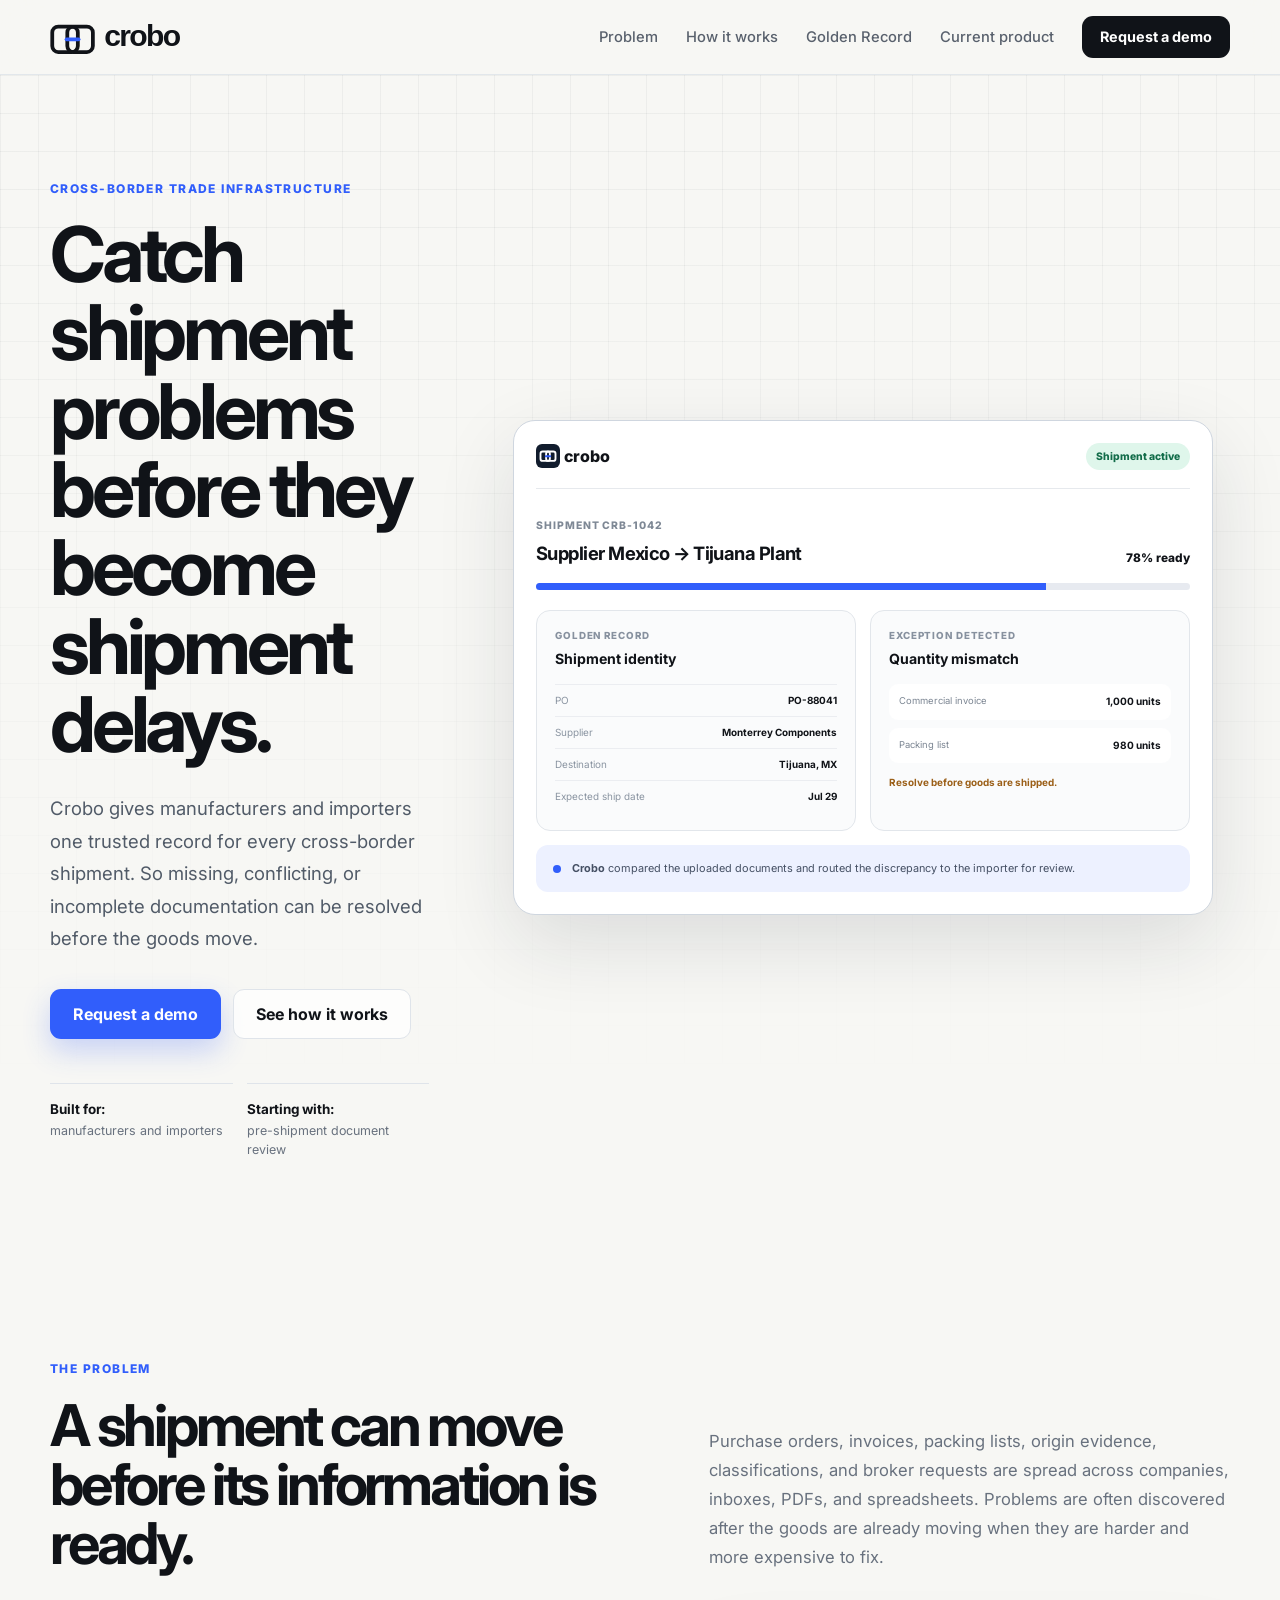
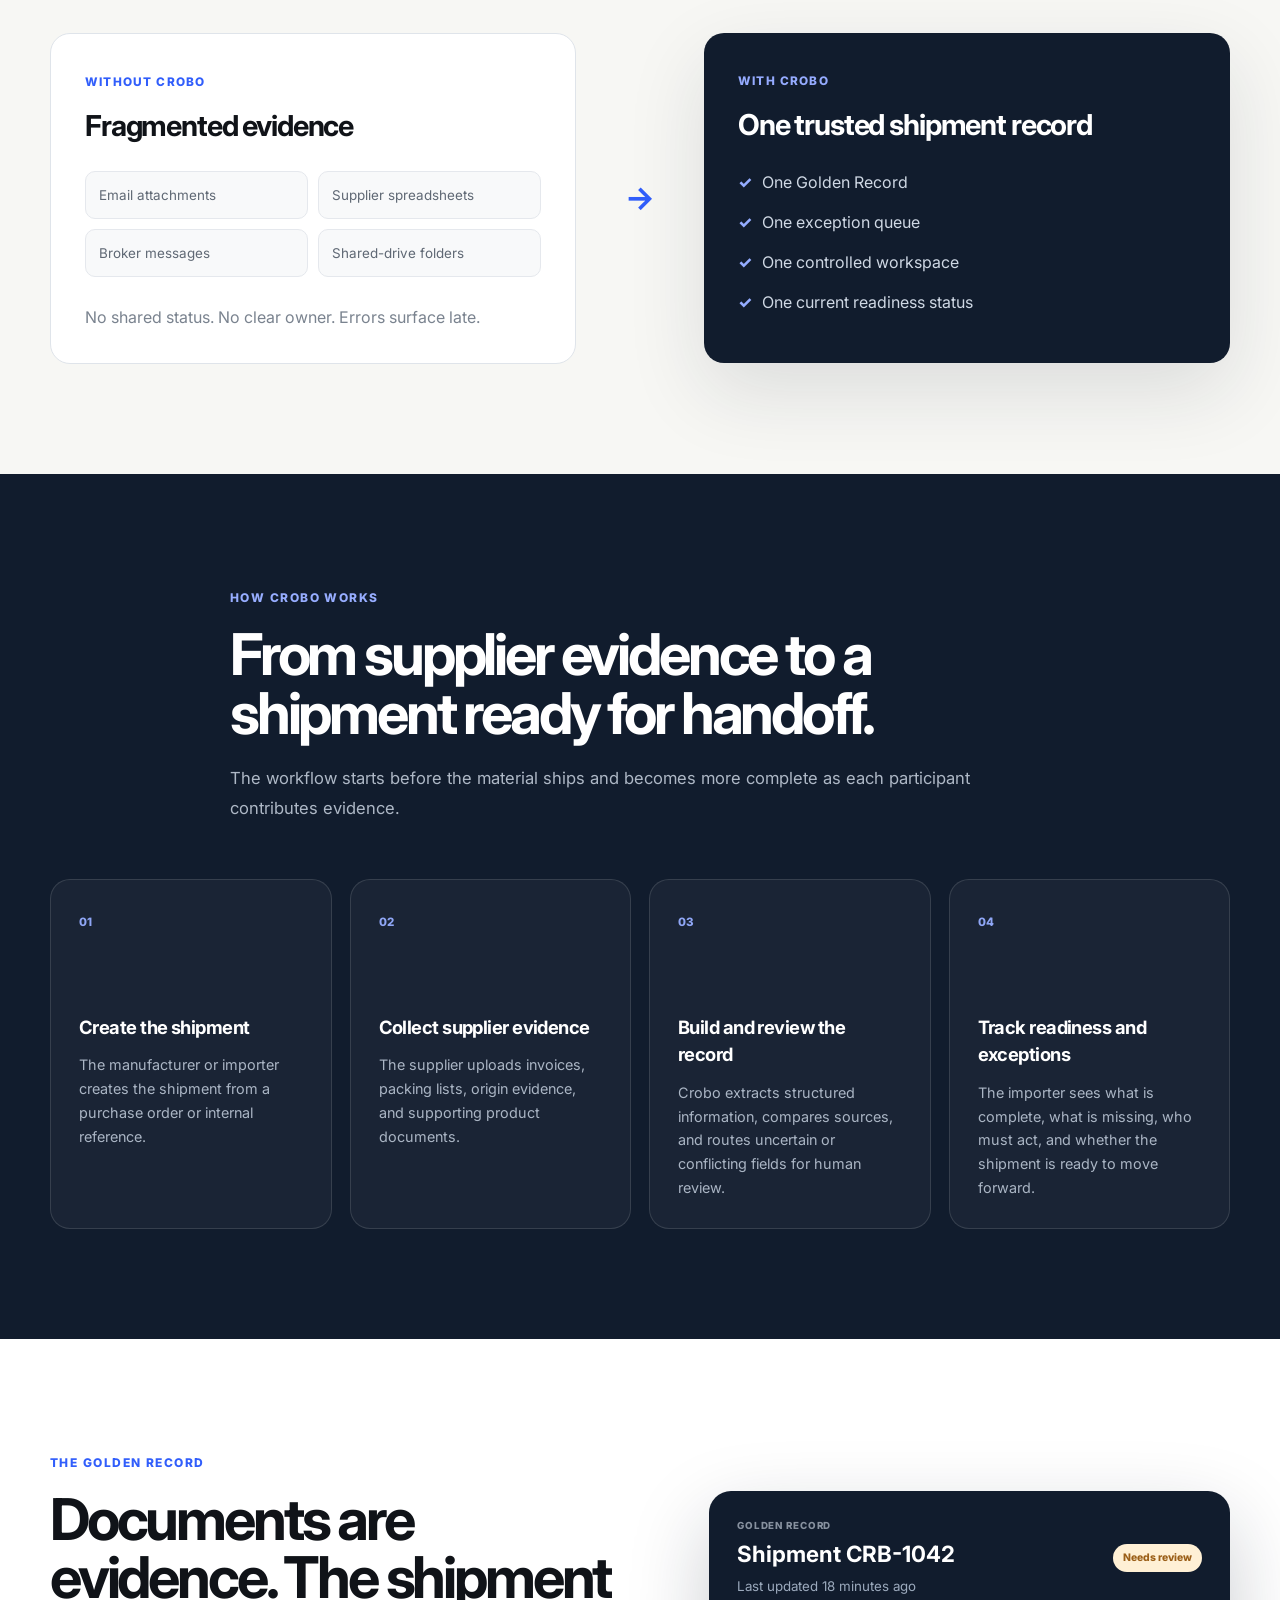
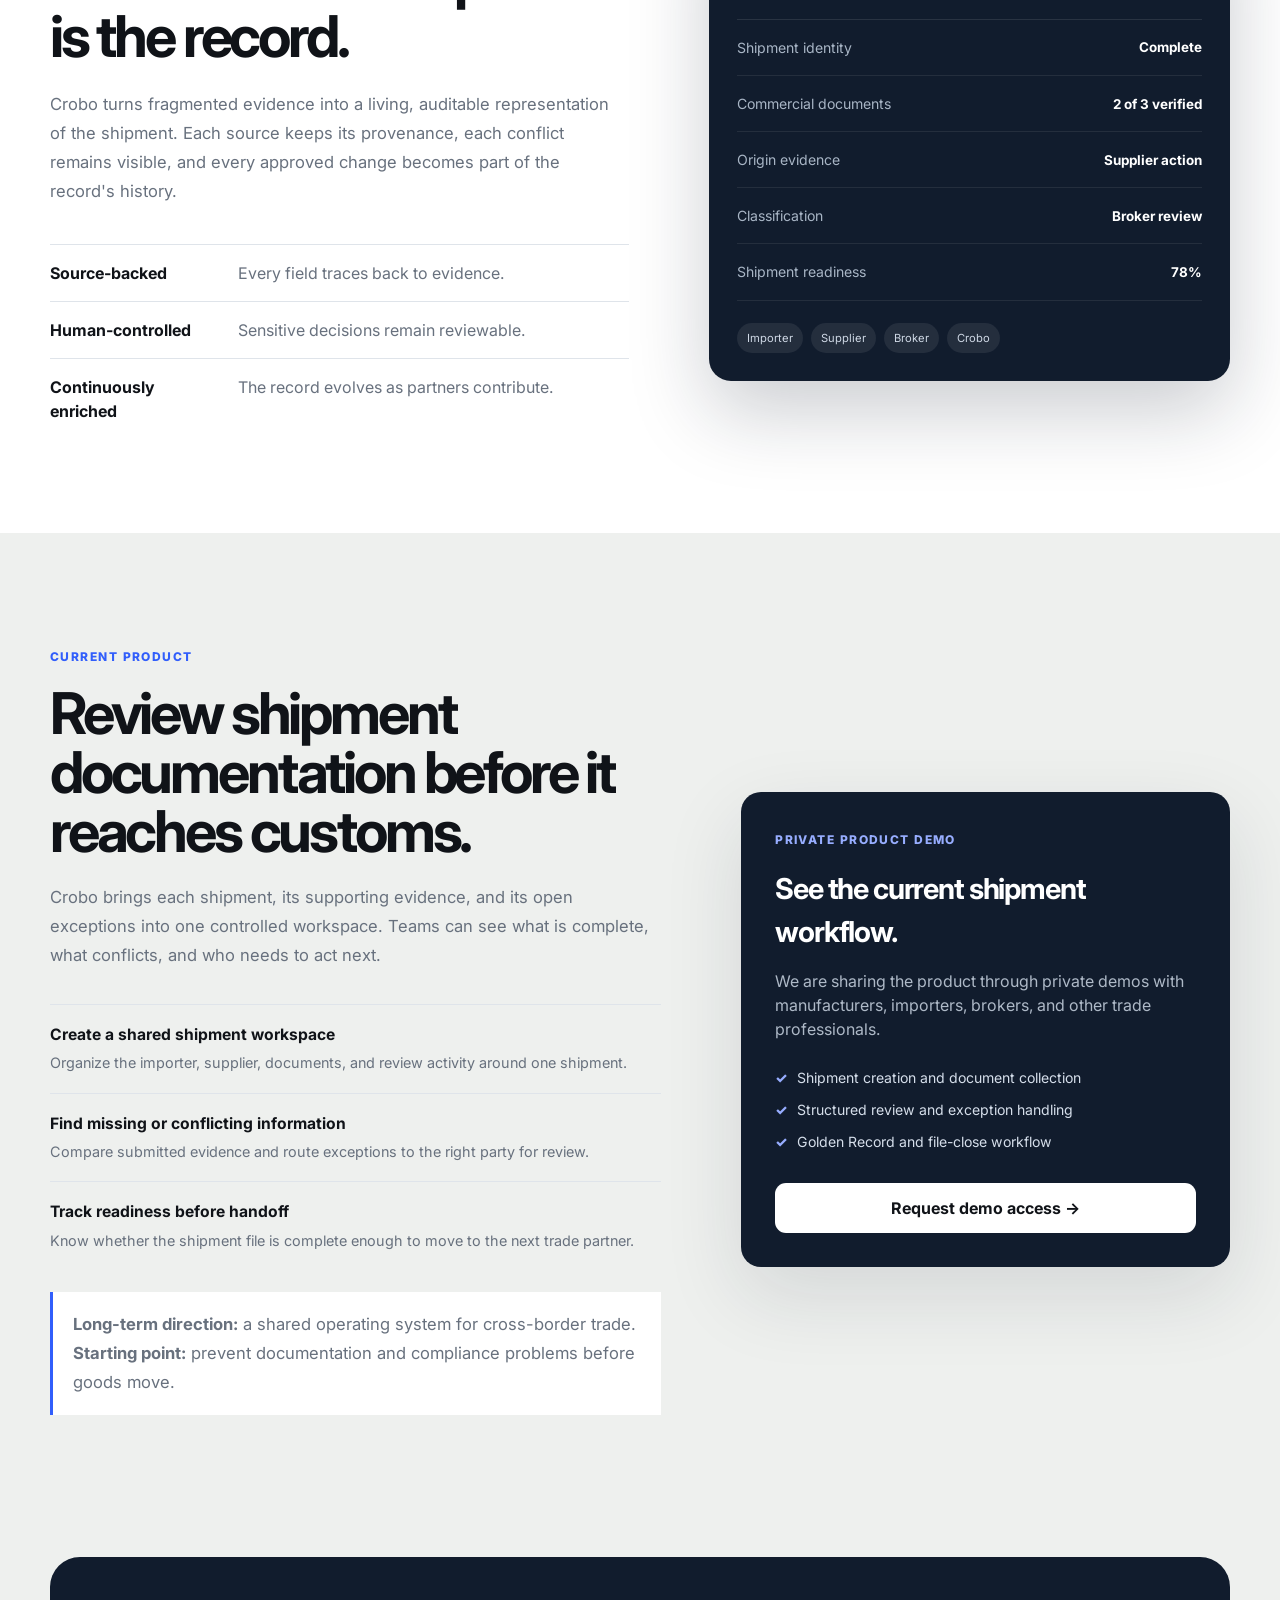
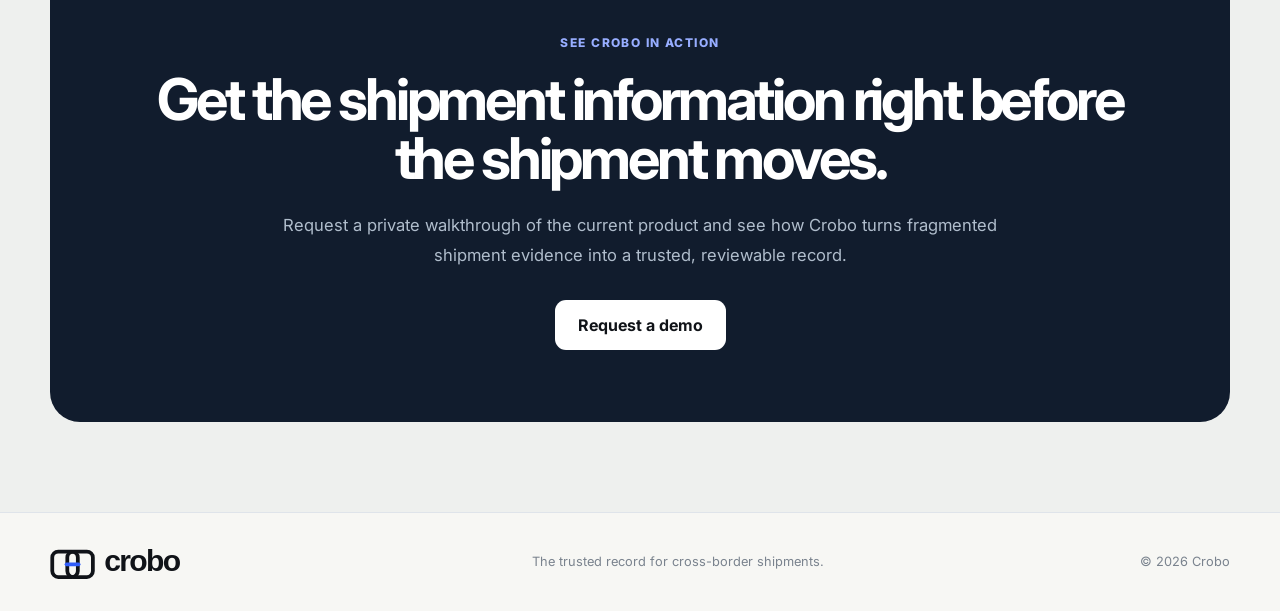
==== index.html @ b87314e9 "Add files via upload" ====
<!DOCTYPE html>
<html lang="en">
<head>
  <meta charset="UTF-8" />
  <meta name="viewport" content="width=device-width, initial-scale=1.0" />

  <title>Crobo | The Trade Operating System</title>

  <meta
    name="description"
    content="Build a trusted Golden Record for every cross-border shipment and catch documentation issues before they become costly delays."
  />

  <meta
    name="keywords"
    content="trade, logistics, customs, cross-border, shipment, supply chain, compliance, AI, Golden Record"
  />

  <meta name="author" content="Crobo" />
  <meta name="robots" content="index,follow" />

  <link rel="canonical" href="https://crobo.io/" />

  <!-- Open Graph -->
  <meta property="og:type" content="website" />
  <meta property="og:site_name" content="Crobo" />
  <meta property="og:url" content="https://crobo.io/" />
  <meta property="og:title" content="Crobo | The Trade Operating System" />
  <meta
    property="og:description"
    content="Build a trusted Golden Record for every cross-border shipment."
  />
  <meta
    property="og:image"
    content="https://crobo.io/og-image.png"
  />
  <meta
    property="og:image:alt"
    content="Crobo - The Trade Operating System"
  />
  <meta property="og:image:width" content="1200" />
  <meta property="og:image:height" content="630" />

  <!-- Twitter -->
  <meta name="twitter:card" content="summary_large_image" />
  <meta name="twitter:title" content="Crobo | The Trade Operating System" />
  <meta
    name="twitter:description"
    content="Build a trusted Golden Record for every cross-border shipment."
  />
  <meta
    name="twitter:image"
    content="https://crobo.io/og-image.png"
  />

  <!-- Theme -->
  <meta name="theme-color" content="#111C2D" />

  <!-- Favicon -->
  <link rel="icon" type="image/svg+xml" href="favicon.svg" />
  <link rel="icon" type="image/png" sizes="32x32" href="favicon-32.png" />
  <link rel="apple-touch-icon" href="apple-touch-icon.png" />

  <!-- Fonts -->
  <link rel="preconnect" href="https://fonts.googleapis.com">
  <link rel="preconnect" href="https://fonts.gstatic.com" crossorigin>

  <link
    href="https://fonts.googleapis.com/css2?family=Inter:wght@400;500;600;700;800&display=swap"
    rel="stylesheet"
  />

  <link rel="stylesheet" href="styles.css" />
</head>
<body>
  <header class="site-header">
    <div class="container nav">
      <a class="brand" href="#top" aria-label="Crobo home">
        <img src="crobo-logo.svg" alt="Crobo" width="174" height="44" />
      </a>

      <nav class="desktop-nav" aria-label="Primary navigation">
        <a href="#problem">Problem</a>
        <a href="#how-it-works">How it works</a>
        <a href="#golden-record">Golden Record</a>
        <a href="#current-product">Current product</a>
      </nav>

      <a class="button button-dark button-small nav-demo" href="#request-demo">Request a demo</a>

      <button class="menu-toggle" type="button" aria-label="Open navigation" aria-controls="mobile-menu" aria-expanded="false">
        <span></span><span></span><span></span>
      </button>
    </div>

    <div class="mobile-menu" id="mobile-menu" hidden>
      <nav class="container" aria-label="Mobile navigation">
        <a href="#problem">Problem</a>
        <a href="#how-it-works">How it works</a>
        <a href="#golden-record">Golden Record</a>
        <a href="#current-product">Current product</a>
        <a class="button button-primary" href="#request-demo">Request a demo</a>
      </nav>
    </div>
  </header>

  <main id="top">
    <section class="hero">
      <div class="hero-grid-bg" aria-hidden="true"></div>
      <div class="container hero-grid">
        <div class="hero-copy">
          <span class="eyebrow">Cross-border trade infrastructure</span>
          <h1>Catch shipment problems before they become shipment delays.</h1>
          <p class="hero-lead">
            Crobo gives manufacturers and importers one trusted record for every cross-border shipment. So missing, conflicting, or incomplete documentation can be resolved before the goods move.
          </p>
          <div class="hero-actions">
            <a class="button button-primary" href="#request-demo">Request a demo</a>
            <a class="button button-secondary" href="#how-it-works">See how it works</a>
          </div>
          <div class="hero-notes hero-notes-two">
            <span><strong>Built for:</strong> manufacturers and importers</span>
            <span><strong>Starting with:</strong> pre-shipment document review</span>
          </div>
        </div>

        <div class="product-preview" aria-label="Crobo shipment review preview">
          <div class="preview-topbar">
            <div class="preview-brand"><img src="crobo-icon.svg" alt="" width="24" height="24" /> crobo</div>
            <span class="pill pill-green">Shipment active</span>
          </div>
          <div class="preview-heading">
            <div>
              <small>SHIPMENT CRB-1042</small>
              <h2>Supplier Mexico → Tijuana Plant</h2>
            </div>
            <span class="readiness">78% ready</span>
          </div>
          <div class="progress"><span></span></div>
          <div class="preview-grid">
            <article>
              <span class="label">Golden Record</span>
              <h3>Shipment identity</h3>
              <dl>
                <div><dt>PO</dt><dd>PO-88041</dd></div>
                <div><dt>Supplier</dt><dd>Monterrey Components</dd></div>
                <div><dt>Destination</dt><dd>Tijuana, MX</dd></div>
                <div><dt>Expected ship date</dt><dd>Jul 29</dd></div>
              </dl>
            </article>
            <article>
              <span class="label">Exception detected</span>
              <h3>Quantity mismatch</h3>
              <div class="exception-box">
                <div><span>Commercial invoice</span><strong>1,000 units</strong></div>
                <div><span>Packing list</span><strong>980 units</strong></div>
              </div>
              <p class="exception-note">Resolve before goods are shipped.</p>
            </article>
          </div>
          <div class="preview-activity">
            <span class="activity-dot"></span>
            <p><strong>Crobo</strong> compared the uploaded documents and routed the discrepancy to the importer for review.</p>
          </div>
        </div>
      </div>
    </section>

    <section class="problem section" id="problem">
      <div class="container split-heading">
        <div>
          <span class="eyebrow">The problem</span>
          <h2>A shipment can move before its information is ready.</h2>
        </div>
        <p>
          Purchase orders, invoices, packing lists, origin evidence, classifications, and broker requests are spread across companies, inboxes, PDFs, and spreadsheets. Problems are often discovered after the goods are already moving when they are harder and more expensive to fix.
        </p>
      </div>

      <div class="container before-after">
        <article class="chaos-card">
          <span class="card-kicker">Without Crobo</span>
          <h3>Fragmented evidence</h3>
          <div class="source-list">
            <span>Email attachments</span>
            <span>Supplier spreadsheets</span>
            <span>Broker messages</span>
            <span>Shared-drive folders</span>
          </div>
          <p>No shared status. No clear owner. Errors surface late.</p>
        </article>

        <div class="flow-arrow" aria-hidden="true">→</div>

        <article class="truth-card">
          <span class="card-kicker">With Crobo</span>
          <h3>One trusted shipment record</h3>
          <ul>
            <li>One Golden Record</li>
            <li>One exception queue</li>
            <li>One controlled workspace</li>
            <li>One current readiness status</li>
          </ul>
        </article>
      </div>
    </section>

    <section class="section section-dark" id="how-it-works">
      <div class="container section-heading">
        <span class="eyebrow light">How Crobo works</span>
        <h2>From supplier evidence to a shipment ready for handoff.</h2>
        <p>The workflow starts before the material ships and becomes more complete as each participant contributes evidence.</p>
      </div>
      <div class="container steps">
        <article>
          <span class="step-number">01</span>
          <h3>Create the shipment</h3>
          <p>The manufacturer or importer creates the shipment from a purchase order or internal reference.</p>
        </article>
        <article>
          <span class="step-number">02</span>
          <h3>Collect supplier evidence</h3>
          <p>The supplier uploads invoices, packing lists, origin evidence, and supporting product documents.</p>
        </article>
        <article>
          <span class="step-number">03</span>
          <h3>Build and review the record</h3>
          <p>Crobo extracts structured information, compares sources, and routes uncertain or conflicting fields for human review.</p>
        </article>
        <article>
          <span class="step-number">04</span>
          <h3>Track readiness and exceptions</h3>
          <p>The importer sees what is complete, what is missing, who must act, and whether the shipment is ready to move forward.</p>
        </article>
      </div>
    </section>

    <section class="section golden-section" id="golden-record">
      <div class="container golden-grid">
        <div>
          <span class="eyebrow">The Golden Record</span>
          <h2>Documents are evidence. The shipment is the record.</h2>
          <p>
            Crobo turns fragmented evidence into a living, auditable representation of the shipment. Each source keeps its provenance, each conflict remains visible, and every approved change becomes part of the record's history.
          </p>
          <div class="principles">
            <div><strong>Source-backed</strong><span>Every field traces back to evidence.</span></div>
            <div><strong>Human-controlled</strong><span>Sensitive decisions remain reviewable.</span></div>
            <div><strong>Continuously enriched</strong><span>The record evolves as partners contribute.</span></div>
          </div>
        </div>

        <div class="record-card">
          <div class="record-card-header">
            <div>
              <span class="label">Golden Record</span>
              <h3>Shipment CRB-1042</h3>
              <small>Last updated 18 minutes ago</small>
            </div>
            <span class="pill pill-amber">Needs review</span>
          </div>
          <div class="record-row"><span>Shipment identity</span><strong>Complete</strong></div>
          <div class="record-row"><span>Commercial documents</span><strong>2 of 3 verified</strong></div>
          <div class="record-row"><span>Origin evidence</span><strong>Supplier action</strong></div>
          <div class="record-row"><span>Classification</span><strong>Broker review</strong></div>
          <div class="record-row"><span>Shipment readiness</span><strong>78%</strong></div>
          <div class="record-footer"><span>Importer</span><span>Supplier</span><span>Broker</span><span>Crobo</span></div>
        </div>
      </div>
    </section>

    <section class="section mvp-section" id="current-product">
      <div class="container mvp-grid">
        <div class="section-heading compact">
          <span class="eyebrow">Current product</span>
          <h2>Review shipment documentation before it reaches customs.</h2>
          <p>
            Crobo brings each shipment, its supporting evidence, and its open exceptions into one controlled workspace. Teams can see what is complete, what conflicts, and who needs to act next.
          </p>
          <div class="current-capabilities">
            <div><strong>Create a shared shipment workspace</strong><span>Organize the importer, supplier, documents, and review activity around one shipment.</span></div>
            <div><strong>Find missing or conflicting information</strong><span>Compare submitted evidence and route exceptions to the right party for review.</span></div>
            <div><strong>Track readiness before handoff</strong><span>Know whether the shipment file is complete enough to move to the next trade partner.</span></div>
          </div>
          <p class="scope-note"><strong>Long-term direction:</strong> a shared operating system for cross-border trade. <strong>Starting point:</strong> prevent documentation and compliance problems before goods move.</p>
        </div>

        <div class="demo-card" id="request-demo">
          <span class="eyebrow light">Private product demo</span>
          <h3>See the current shipment workflow.</h3>
          <p>We are sharing the product through private demos with manufacturers, importers, brokers, and other trade professionals.</p>
          <div class="demo-points">
            <span>Shipment creation and document collection</span>
            <span>Structured review and exception handling</span>
            <span>Golden Record and file-close workflow</span>
          </div>
          <a class="button button-light full-width" href="mailto:burtonbennett@outlook.com?subject=Crobo%20private%20demo%20request">Request demo access →</a>
        </div>
      </div>
    </section>

    <section class="closing">
      <div class="container closing-card">
        <span class="eyebrow light">See Crobo in action</span>
        <h2>Get the shipment information right before the shipment moves.</h2>
        <p>Request a private walkthrough of the current product and see how Crobo turns fragmented shipment evidence into a trusted, reviewable record.</p>
        <a class="button button-light" href="#request-demo">Request a demo</a>
      </div>
    </section>
  </main>

  <footer>
    <div class="container footer-inner">
      <a class="brand" href="#top" aria-label="Crobo home"><img src="crobo-logo.svg" alt="Crobo" width="150" height="38" /></a>
      <p>The trusted record for cross-border shipments.</p>
      <span>© 2026 Crobo</span>
    </div>
  </footer>
  <script>
    const menuToggle = document.querySelector('.menu-toggle');
    const mobileMenu = document.querySelector('#mobile-menu');

    function setMenu(open) {
      menuToggle.setAttribute('aria-expanded', String(open));
      menuToggle.setAttribute('aria-label', open ? 'Close navigation' : 'Open navigation');
      mobileMenu.hidden = !open;
      document.body.classList.toggle('menu-open', open);
    }

    menuToggle.addEventListener('click', () => {
      setMenu(menuToggle.getAttribute('aria-expanded') !== 'true');
    });

    mobileMenu.querySelectorAll('a').forEach((link) => {
      link.addEventListener('click', () => setMenu(false));
    });

    window.addEventListener('resize', () => {
      if (window.innerWidth > 1040) setMenu(false);
    });
  </script>
</body>
</html>
---- styles.css ----
* { box-sizing: border-box; }

:root {
  --ink: #101318;
  --muted: #68717e;
  --paper: #f7f7f4;
  --white: #ffffff;
  --line: #dfe4ea;
  --navy: #111c2d;
  --navy-2: #17263d;
  --blue: #315efb;
  --blue-dark: #2349d7;
  --green: #16845a;
  --amber: #9b5f18;
  --soft-blue: #edf1ff;
  --soft-green: #dff6eb;
  --soft-amber: #fff0d5;
  --radius-sm: 12px;
  --radius-md: 20px;
  --radius-lg: 30px;
  --shadow: 0 28px 80px rgba(22, 32, 51, 0.12);
}

html { scroll-behavior: smooth; }
body {
  margin: 0;
  color: var(--ink);
  background: var(--paper);
  font-family: "Inter", system-ui, sans-serif;
  line-height: 1.5;
}
a { color: inherit; text-decoration: none; }
.container { width: min(1180px, calc(100% - 40px)); margin: 0 auto; }

.site-header {
  position: sticky;
  top: 0;
  z-index: 50;
  border-bottom: 1px solid rgba(223, 228, 234, 0.85);
  background: rgba(247, 247, 244, 0.92);
  backdrop-filter: blur(18px);
}
.nav { min-height: 74px; display: flex; align-items: center; gap: 28px; }
.nav nav { margin-left: auto; display: flex; gap: 28px; color: #59616d; font-size: .92rem; font-weight: 500; }
.nav nav a:hover { color: var(--ink); }
.brand { display: inline-flex; align-items: center; gap: 10px; font-size: 1.24rem; font-weight: 800; letter-spacing: -.05em; }
.brand-mark { position: relative; width: 34px; height: 24px; display: inline-flex; align-items: center; justify-content: center; }
.brand-mark span { position: absolute; width: 18px; height: 18px; border: 3px solid currentColor; border-radius: 5px; }
.brand-mark span:first-child { transform: translateX(-6px); }
.brand-mark span:last-child { transform: translateX(6px); }
.brand-mark::after { content: ""; position: absolute; width: 12px; height: 3px; border-radius: 999px; background: currentColor; }
.brand-mark.small { width: 26px; transform: scale(.78); transform-origin: left center; }

.button { min-height: 50px; padding: 0 22px; display: inline-flex; align-items: center; justify-content: center; border: 1px solid transparent; border-radius: 11px; font-weight: 700; transition: 180ms ease; }
.button:hover { transform: translateY(-1px); }
.button-small { min-height: 42px; padding: 0 17px; font-size: .9rem; }
.button-dark { color: white; background: var(--ink); }
.button-primary { color: white; background: var(--blue); box-shadow: 0 12px 28px rgba(49, 94, 251, .24); }
.button-primary:hover { background: var(--blue-dark); }
.button-secondary { border-color: var(--line); background: rgba(255,255,255,.78); }
.button-light { color: var(--ink); background: white; }
.full-width { width: 100%; }

.hero { position: relative; padding: 100px 0 86px; overflow: hidden; }
.hero-grid-bg { position: absolute; inset: 0; pointer-events: none; background-image: linear-gradient(rgba(17,28,45,.045) 1px, transparent 1px), linear-gradient(90deg, rgba(17,28,45,.045) 1px, transparent 1px); background-size: 38px 38px; mask-image: linear-gradient(to bottom, black 12%, transparent 88%); }
.hero-grid { position: relative; display: grid; grid-template-columns: .92fr 1.15fr; align-items: center; gap: 68px; }
.eyebrow { display: inline-block; margin-bottom: 18px; color: var(--blue); font-size: .75rem; font-weight: 800; letter-spacing: .12em; text-transform: uppercase; }
.eyebrow.light { color: #97adff; }
.hero h1, .section h2, .closing h2 { margin: 0; letter-spacing: -.055em; line-height: 1.02; }
.hero h1 { font-size: clamp(3.5rem, 6vw, 6.4rem); }
.hero-lead { max-width: 680px; margin: 28px 0 0; color: #515b68; font-size: 1.16rem; line-height: 1.75; }
.hero-actions { display: flex; flex-wrap: wrap; gap: 12px; margin-top: 34px; }
.hero-notes { display: grid; grid-template-columns: repeat(3, 1fr); gap: 14px; margin-top: 44px; }
.hero-notes span { padding-top: 15px; border-top: 1px solid var(--line); color: var(--muted); font-size: .78rem; }
.hero-notes strong { display: block; margin-bottom: 3px; color: var(--ink); font-size: .84rem; }

.product-preview { min-width: 700px; padding: 22px; border: 1px solid #cfd6df; border-radius: 22px; background: white; box-shadow: var(--shadow); transform: translateX(16px); }
.preview-topbar, .preview-heading, .record-card-header, .footer-inner { display: flex; align-items: center; justify-content: space-between; gap: 20px; }
.preview-topbar { padding-bottom: 18px; border-bottom: 1px solid #e6e9ed; }
.preview-brand { display: flex; align-items: center; gap: 4px; font-weight: 800; }
.pill { display: inline-flex; align-items: center; padding: 6px 10px; border-radius: 999px; font-size: .65rem; font-weight: 800; }
.pill-green { color: #126c49; background: var(--soft-green); }
.pill-amber { color: var(--amber); background: var(--soft-amber); }
.preview-heading { margin-top: 22px; align-items: flex-end; }
.preview-heading small { color: #7e8895; font-size: .65rem; font-weight: 800; letter-spacing: .09em; }
.preview-heading h2 { margin: 5px 0 0; font-size: 1.15rem; letter-spacing: -.03em; }
.readiness { font-size: .74rem; font-weight: 800; }
.progress { height: 7px; margin: 15px 0 20px; overflow: hidden; border-radius: 999px; background: #e7eaf0; }
.progress span { display: block; width: 78%; height: 100%; background: var(--blue); }
.preview-grid { display: grid; grid-template-columns: 1fr 1fr; gap: 14px; }
.preview-grid article { padding: 18px; border: 1px solid #e2e6eb; border-radius: 14px; background: #fafbfc; }
.label { display: block; color: #87919f; font-size: .61rem; font-weight: 800; letter-spacing: .09em; text-transform: uppercase; }
.preview-grid h3 { margin: 5px 0 15px; font-size: .88rem; }
dl { margin: 0; }
dl div { display: flex; justify-content: space-between; gap: 14px; padding: 8px 0; border-top: 1px solid #ebedf1; }
dt, dd { margin: 0; font-size: .62rem; }
dt { color: #8a94a1; }
dd { font-weight: 700; text-align: right; }
.exception-box { display: grid; gap: 8px; }
.exception-box div { display: flex; justify-content: space-between; gap: 15px; padding: 10px; border-radius: 9px; background: white; }
.exception-box span { color: #7b8592; font-size: .59rem; }
.exception-box strong { font-size: .63rem; }
.exception-note { margin: 12px 0 0; color: #9b5f18; font-size: .62rem; font-weight: 700; }
.preview-activity { display: flex; gap: 11px; align-items: flex-start; margin-top: 14px; padding: 15px 17px; border-radius: 12px; background: var(--soft-blue); }
.preview-activity p { margin: 0; color: #455064; font-size: .68rem; line-height: 1.55; }
.activity-dot { width: 8px; height: 8px; flex: 0 0 auto; margin-top: 5px; border-radius: 50%; background: var(--blue); }

.section { padding: 110px 0; }
.section h2, .closing h2 { font-size: clamp(2.5rem, 4.5vw, 4.8rem); }
.split-heading { display: grid; grid-template-columns: 1fr .9fr; gap: 80px; align-items: end; }
.split-heading p, .section-heading p, .golden-grid > div > p, .closing p { margin: 0; color: var(--muted); font-size: 1.04rem; line-height: 1.75; }
.before-after { display: grid; grid-template-columns: 1fr 80px 1fr; align-items: center; gap: 24px; margin-top: 60px; }
.chaos-card, .truth-card { min-height: 330px; padding: 34px; border-radius: var(--radius-md); }
.chaos-card { border: 1px solid var(--line); background: white; }
.truth-card { color: white; background: var(--navy); box-shadow: var(--shadow); }
.card-kicker { color: var(--blue); font-size: .74rem; font-weight: 800; letter-spacing: .1em; text-transform: uppercase; }
.truth-card .card-kicker { color: #95abff; }
.chaos-card h3, .truth-card h3 { margin: 12px 0 24px; font-size: 1.8rem; letter-spacing: -.04em; }
.source-list { display: grid; grid-template-columns: 1fr 1fr; gap: 10px; }
.source-list span { padding: 13px; border: 1px solid #e5e8ed; border-radius: 10px; color: #5f6874; background: #f8f9fa; font-size: .84rem; }
.chaos-card p { margin: 28px 0 0; color: #7a838f; }
.truth-card ul { display: grid; gap: 16px; margin: 0; padding: 0; list-style: none; }
.truth-card li { display: flex; align-items: center; gap: 10px; color: #cfd8e4; }
.truth-card li::before { content: "✓"; color: #94acff; font-weight: 800; }
.flow-arrow { color: var(--blue); font-size: 2rem; font-weight: 700; text-align: center; }

.section-dark { color: white; background: var(--navy); }
.section-heading { max-width: 820px; margin-bottom: 56px; }
.section-heading p { margin-top: 22px; color: #aeb8c6; }
.steps { display: grid; grid-template-columns: repeat(4, 1fr); gap: 18px; }
.steps article { min-height: 290px; padding: 28px; border: 1px solid rgba(255,255,255,.12); border-radius: var(--radius-md); background: rgba(255,255,255,.04); }
.step-number { color: #8fa6f5; font-size: .72rem; font-weight: 800; }
.steps h3 { margin: 82px 0 12px; font-size: 1.15rem; letter-spacing: -.03em; }
.steps p { margin: 0; color: #aab5c4; font-size: .9rem; line-height: 1.65; }

.golden-section { background: white; }
.golden-grid { display: grid; grid-template-columns: 1fr .9fr; align-items: center; gap: 80px; }
.golden-grid > div > p { margin-top: 24px; }
.principles { display: grid; gap: 16px; margin-top: 38px; }
.principles div { display: grid; grid-template-columns: 170px 1fr; gap: 18px; padding-top: 16px; border-top: 1px solid var(--line); }
.principles span { color: var(--muted); }
.record-card { padding: 28px; border-radius: 22px; color: white; background: var(--navy); box-shadow: 0 30px 80px rgba(17,28,45,.22); }
.record-card-header { padding-bottom: 22px; border-bottom: 1px solid rgba(255,255,255,.1); }
.record-card h3 { margin: 4px 0 2px; font-size: 1.4rem; }
.record-card small { color: #9caabd; }
.record-row { display: flex; align-items: center; justify-content: space-between; gap: 20px; padding: 17px 0; border-bottom: 1px solid rgba(255,255,255,.08); }
.record-row span { color: #a8b5c5; font-size: .88rem; }
.record-row strong { font-size: .84rem; }
.record-footer { display: flex; flex-wrap: wrap; gap: 8px; margin-top: 22px; }
.record-footer span { padding: 7px 10px; border-radius: 999px; color: #cfd8e5; background: rgba(255,255,255,.08); font-size: .7rem; }

.mvp-section { background: #eef0ee; }
.mvp-grid { display: grid; grid-template-columns: 1fr .8fr; align-items: center; gap: 80px; }
.section-heading.compact { margin: 0; }
.section-heading.compact p { color: var(--muted); }
.scope-note { padding: 18px 20px; border-left: 3px solid var(--blue); background: white; }
.demo-card { padding: 34px; border-radius: var(--radius-md); color: white; background: var(--navy); box-shadow: var(--shadow); }
.demo-card h3 { margin: 0; font-size: 1.8rem; letter-spacing: -.04em; }
.demo-card > p { color: #aeb9c7; }
.credentials { display: grid; gap: 10px; margin: 26px 0; }
.credentials div { padding: 14px 16px; border: 1px solid rgba(255,255,255,.1); border-radius: 11px; background: rgba(255,255,255,.05); }
.credentials span { display: block; margin-bottom: 4px; color: #90a0b4; font-size: .66rem; text-transform: uppercase; letter-spacing: .08em; }
.credentials code { color: white; font-family: inherit; font-size: .86rem; }

.closing { padding: 32px 0 90px; background: #eef0ee; }
.closing-card { padding: 72px; border-radius: var(--radius-lg); color: white; text-align: center; background: var(--navy); }
.closing-card p { max-width: 760px; margin: 24px auto 30px; color: #b0bdcc; }
footer { padding: 28px 0; border-top: 1px solid var(--line); background: var(--paper); }
.footer-inner { color: #7a838e; font-size: .8rem; }
.footer-inner p { margin: 0; }

@media (max-width: 1040px) {
  .nav nav { display: none; }
  .hero-grid, .golden-grid, .mvp-grid { grid-template-columns: 1fr; }
  .product-preview { min-width: 0; transform: none; }
  .split-heading { grid-template-columns: 1fr; gap: 28px; }
  .steps { grid-template-columns: 1fr 1fr; }
}

@media (max-width: 720px) {
  .container { width: min(100% - 24px, 1180px); }
  .site-header .button-small { display: none; }
  .nav { min-height: 64px; }
  .hero { padding: 70px 0 58px; }
  .hero h1 { font-size: clamp(3rem, 14vw, 4.8rem); }
  .hero-notes, .preview-grid, .steps, .source-list { grid-template-columns: 1fr; }
  .product-preview { padding: 15px; }
  .before-after { grid-template-columns: 1fr; }
  .flow-arrow { transform: rotate(90deg); }
  .section { padding: 76px 0; }
  .steps article { min-height: 230px; }
  .steps h3 { margin-top: 48px; }
  .principles div { grid-template-columns: 1fr; gap: 4px; }
  .closing-card { padding: 48px 22px; }
  .footer-inner { align-items: flex-start; flex-direction: column; }
}

/* V3 refinements */
.hero-notes-two { grid-template-columns: repeat(2, minmax(0, 1fr)); max-width: 620px; }
.current-capabilities { display: grid; gap: 0; margin-top: 34px; }
.current-capabilities div { display: grid; gap: 5px; padding: 18px 0; border-top: 1px solid var(--line); }
.current-capabilities strong { font-size: .98rem; }
.current-capabilities span { color: var(--muted); font-size: .9rem; line-height: 1.6; }
.demo-points { display: grid; gap: 11px; margin: 26px 0 30px; }
.demo-points span { display: flex; align-items: flex-start; gap: 10px; color: #d5deea; font-size: .88rem; line-height: 1.5; }
.demo-points span::before { content: "✓"; color: #97adff; font-weight: 800; }

@media (max-width: 720px) {
  .hero-notes-two { grid-template-columns: 1fr; }
}

/* Mobile navigation and responsive fixes */
.brand img { display: block; width: auto; height: 42px; }
.preview-brand img { display: block; flex: 0 0 auto; }
.menu-toggle { display: none; width: 44px; height: 44px; padding: 10px; border: 1px solid var(--line); border-radius: 11px; background: rgba(255,255,255,.82); cursor: pointer; }
.menu-toggle span { display: block; width: 100%; height: 2px; margin: 5px 0; border-radius: 99px; background: var(--ink); transition: transform 180ms ease, opacity 180ms ease; }
.menu-toggle[aria-expanded="true"] span:nth-child(1) { transform: translateY(7px) rotate(45deg); }
.menu-toggle[aria-expanded="true"] span:nth-child(2) { opacity: 0; }
.menu-toggle[aria-expanded="true"] span:nth-child(3) { transform: translateY(-7px) rotate(-45deg); }
.mobile-menu { border-top: 1px solid var(--line); background: rgba(247,247,244,.98); box-shadow: 0 20px 40px rgba(16,19,24,.08); }
.mobile-menu[hidden] { display: none; }
.mobile-menu nav { display: grid; gap: 0; padding-top: 12px; padding-bottom: 20px; }
.mobile-menu nav > a:not(.button) { padding: 16px 4px; border-bottom: 1px solid var(--line); color: #424b57; font-weight: 650; }
.mobile-menu .button { margin-top: 18px; width: 100%; }
body.menu-open { overflow: hidden; }

@media (max-width: 1040px) {
  .desktop-nav, .nav-demo { display: none !important; }
  .menu-toggle { display: block; margin-left: auto; }
  .nav { gap: 14px; }
  .hero-grid { gap: 48px; }
}

@media (max-width: 720px) {
  html { scroll-padding-top: 74px; }
  body { overflow-x: hidden; }
  .container { width: min(100% - 28px, 1180px); }
  .brand img { height: 36px; max-width: 145px; }
  .hero { padding: 56px 0 58px; }
  .hero-grid { gap: 38px; }
  .hero h1 { font-size: clamp(2.65rem, 12vw, 4rem); line-height: .98; letter-spacing: -.06em; }
  .hero-lead { margin-top: 22px; font-size: 1rem; line-height: 1.65; }
  .hero-actions { display: grid; grid-template-columns: 1fr; }
  .hero-actions .button { width: 100%; }
  .hero-notes { margin-top: 30px; }
  .product-preview { width: 100%; min-width: 0; max-width: 100%; padding: 14px; border-radius: 17px; overflow: hidden; }
  .preview-heading { align-items: flex-start; flex-direction: column; gap: 8px; }
  .preview-heading h2 { font-size: 1rem; overflow-wrap: anywhere; }
  .preview-grid article { min-width: 0; padding: 15px; }
  dl div, .exception-box div { align-items: flex-start; }
  dt, dd, .exception-box span, .exception-box strong { font-size: .7rem; }
  .preview-activity { padding: 13px; }
  .preview-activity p { font-size: .74rem; }
  .section { padding: 70px 0; }
  .section h2, .closing h2 { font-size: clamp(2.25rem, 10vw, 3.5rem); }
  .split-heading p, .section-heading p, .golden-grid > div > p, .closing p { font-size: .98rem; }
  .before-after { margin-top: 40px; gap: 16px; }
  .chaos-card, .truth-card { min-height: 0; padding: 24px; }
  .flow-arrow { line-height: 1; }
  .steps { gap: 12px; }
  .steps article { min-height: 0; padding: 22px; }
  .steps h3 { margin-top: 34px; }
  .golden-grid, .mvp-grid { gap: 42px; }
  .record-card, .demo-card { padding: 22px; }
  .record-card-header { align-items: flex-start; }
  .record-row { align-items: flex-start; padding: 14px 0; }
  .record-row strong { max-width: 48%; text-align: right; }
  .scope-note { padding: 16px; }
  .closing { padding-bottom: 64px; }
  .closing-card { padding: 42px 20px; border-radius: 22px; }
  footer { padding: 24px 0; }
  .footer-inner { gap: 12px; }
  .footer-inner .brand img { height: 34px; }
}

@media (max-width: 390px) {
  .hero h1 { font-size: 2.55rem; }
  .eyebrow { font-size: .68rem; }
  .preview-topbar { gap: 10px; }
  .pill { padding: 5px 8px; }
  .record-card-header { flex-direction: column; }
}
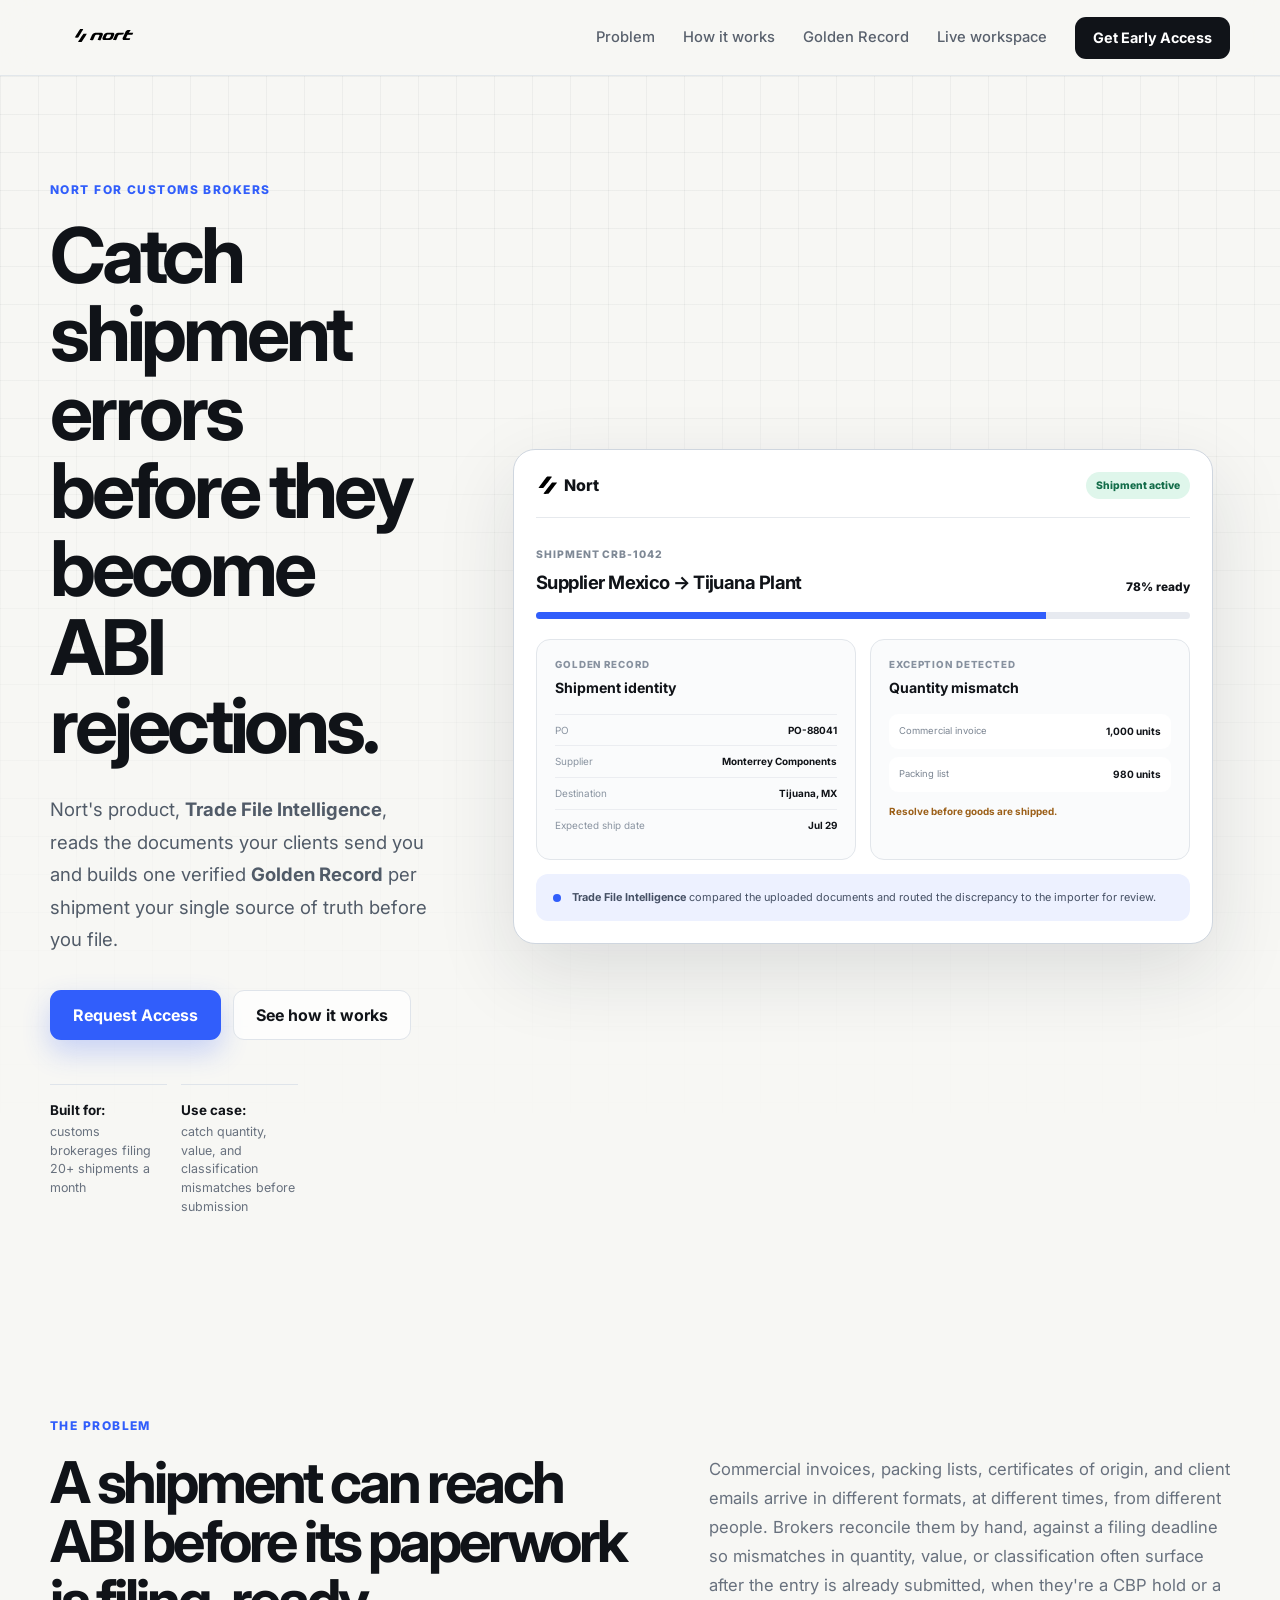
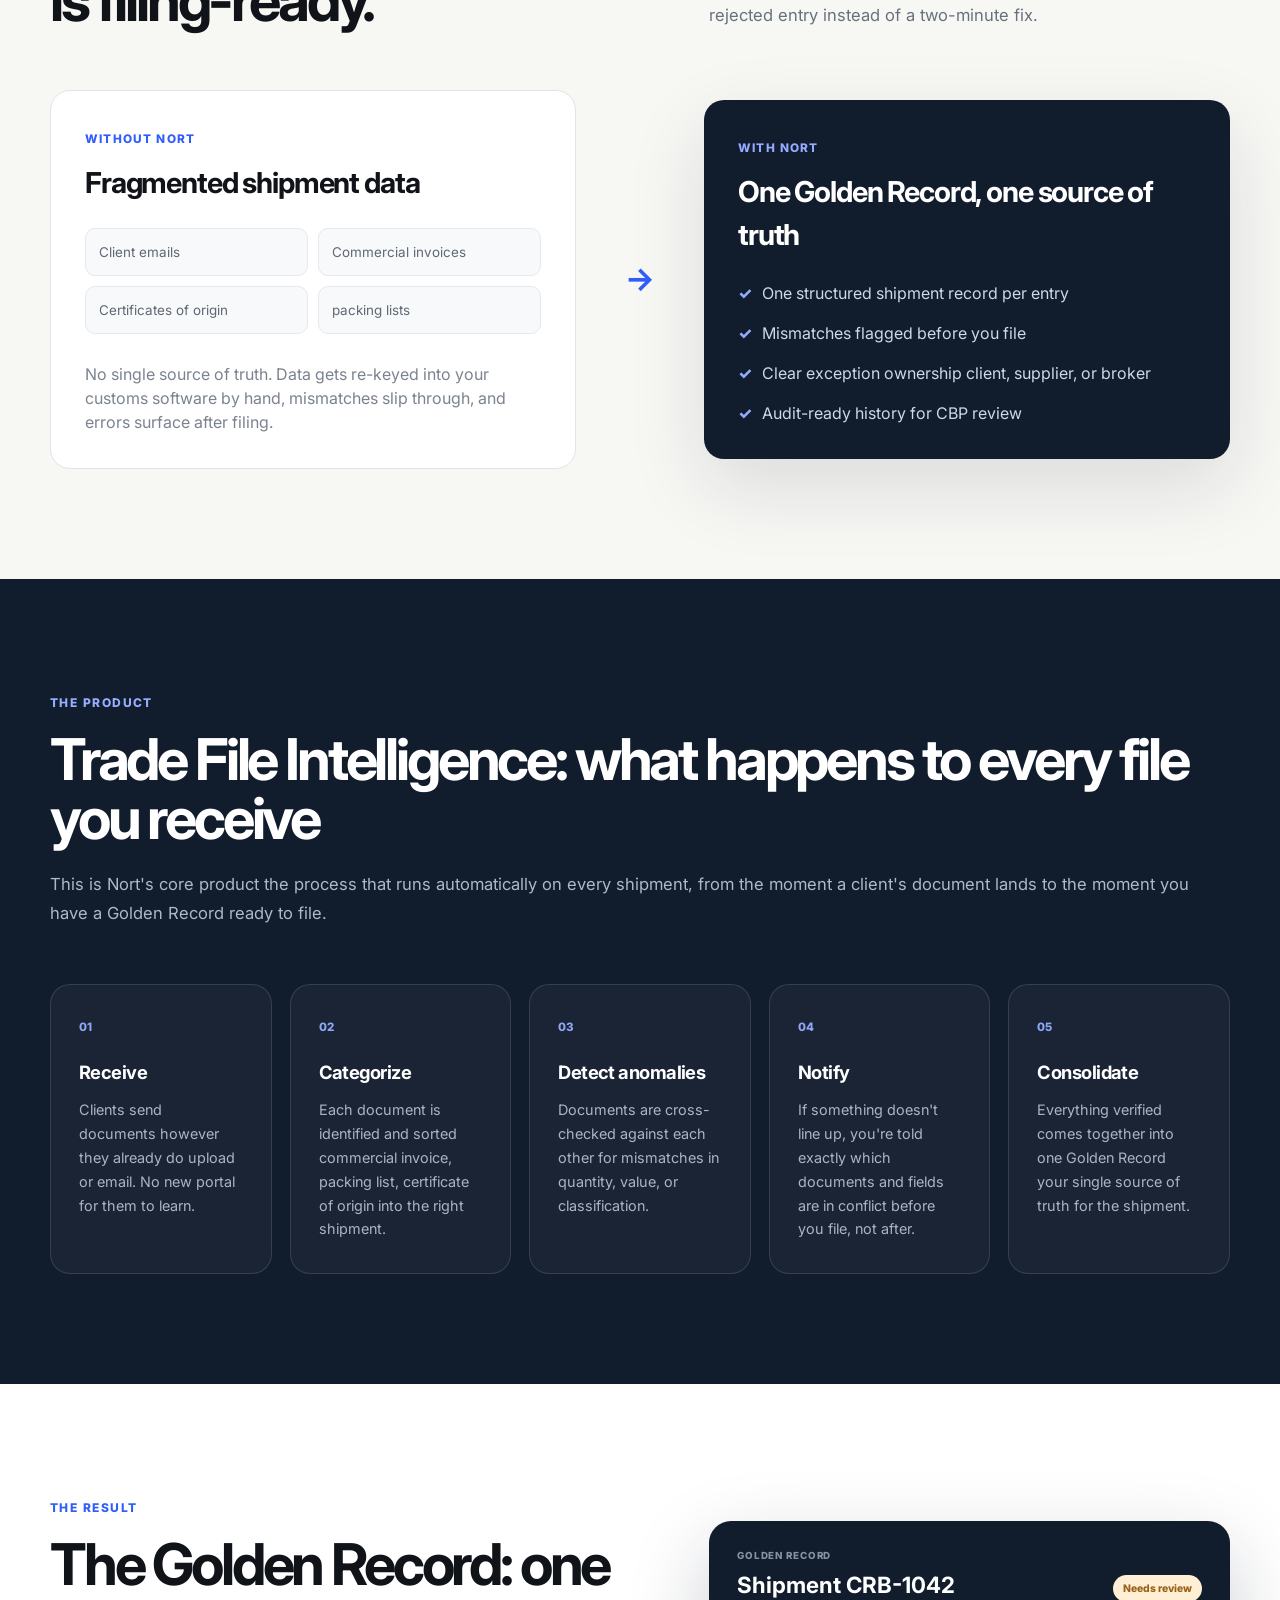
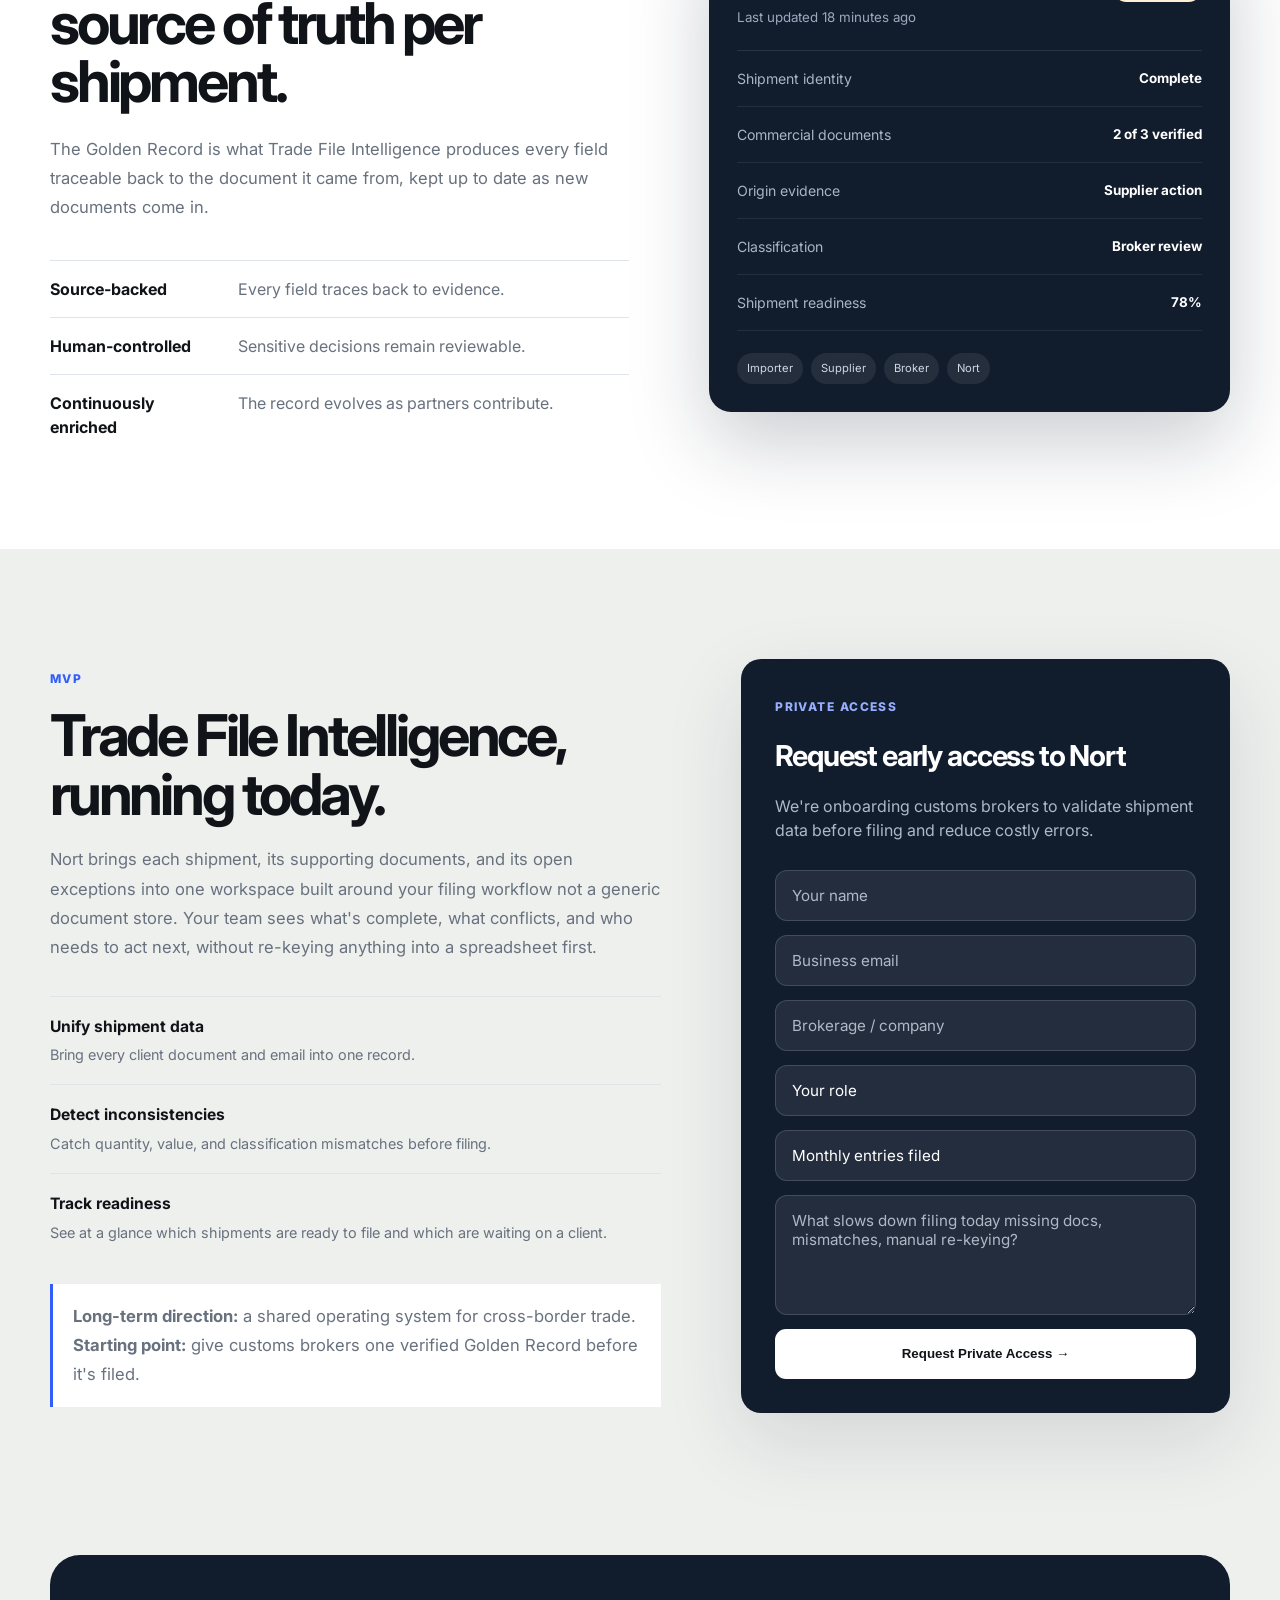
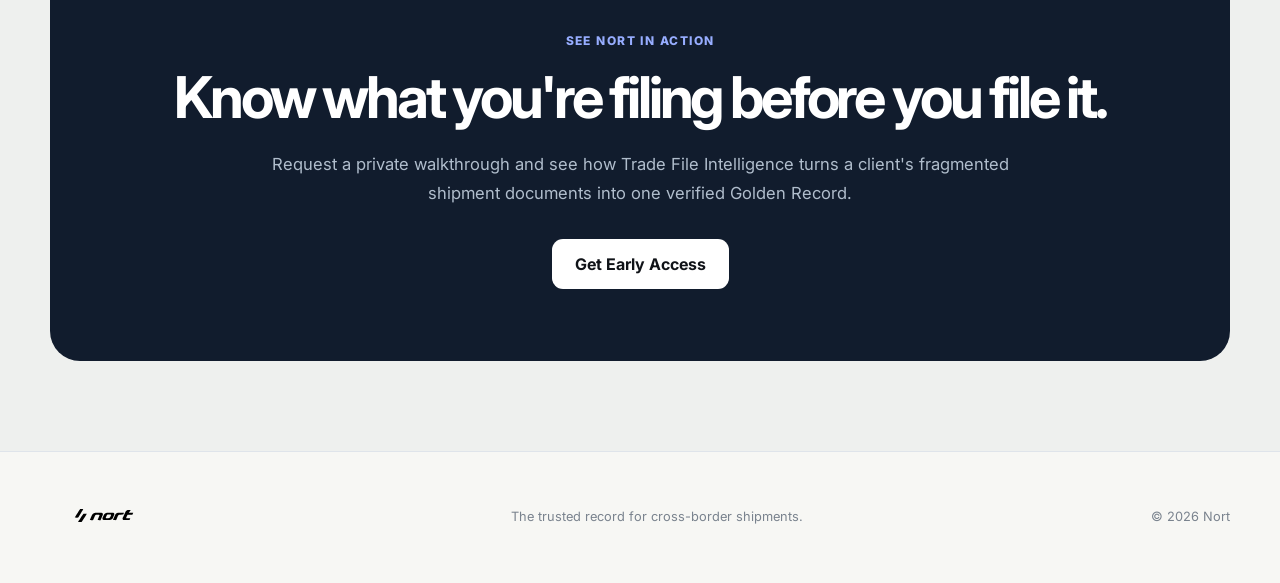
==== commit ceb12a9c: "test new landing-0" ====
--- a/index.html
+++ b/index.html
@@ -4,60 +4,60 @@
   <meta charset="UTF-8" />
   <meta name="viewport" content="width=device-width, initial-scale=1.0" />
 
-  <title>Crobo | The Trade Operating System</title>
+  <title>Nort | Trade File Intelligence for customs brokers</title>
 
   <meta
     name="description"
-    content="Build a trusted Golden Record for every cross-border shipment and catch documentation issues before they become costly delays."
+    content="Nort's Trade File Intelligence reads your clients' shipment documents, flags what doesn't match, and builds one Golden Record before you file to ABI."
   />
 
   <meta
     name="keywords"
-    content="trade, logistics, customs, cross-border, shipment, supply chain, compliance, AI, Golden Record"
-  />
-
-  <meta name="author" content="Crobo" />
+    content="customs broker, ABI filing, trade compliance, shipment documentation, HTS classification, entry summary, customs software, Trade File Intelligence, Golden Record"
+  />
+
+  <meta name="author" content="Nort" />
   <meta name="robots" content="index,follow" />
 
-  <link rel="canonical" href="https://crobo.io/" />
+  <link rel="canonical" href="https://Nort.ia/" />
 
   <!-- Open Graph -->
   <meta property="og:type" content="website" />
-  <meta property="og:site_name" content="Crobo" />
-  <meta property="og:url" content="https://crobo.io/" />
-  <meta property="og:title" content="Crobo | The Trade Operating System" />
+  <meta property="og:site_name" content="Nort" />
+  <meta property="og:url" content="https://Nort.ia/" />
+  <meta property="og:title" content="Nort | Trade File Intelligence for customs brokers" />
   <meta
     property="og:description"
-    content="Build a trusted Golden Record for every cross-border shipment."
+    content="One verified Golden Record per shipment, built by Trade File Intelligence, before you file to ABI."
   />
   <meta
     property="og:image"
-    content="https://crobo.io/og-image.png"
+    content="https://obedvega.github.io/tfi-landing-page/nort-logo.png"
   />
   <meta
     property="og:image:alt"
-    content="Crobo - The Trade Operating System"
+    content="Nort - Trade File Intelligence for customs brokers"
   />
   <meta property="og:image:width" content="1200" />
   <meta property="og:image:height" content="630" />
 
   <!-- Twitter -->
   <meta name="twitter:card" content="summary_large_image" />
-  <meta name="twitter:title" content="Crobo | The Trade Operating System" />
+  <meta name="twitter:title" content="Nort | Trade File Intelligence for customs brokers" />
   <meta
     name="twitter:description"
-    content="Build a trusted Golden Record for every cross-border shipment."
+    content="One verified Golden Record per shipment, built by Trade File Intelligence, before you file to ABI."
   />
   <meta
     name="twitter:image"
-    content="https://crobo.io/og-image.png"
+    content="https://obedvega.github.io/tfi-landing-page/nort-logo.png"
   />
 
   <!-- Theme -->
   <meta name="theme-color" content="#111C2D" />
 
   <!-- Favicon -->
-  <link rel="icon" type="image/svg+xml" href="favicon.svg" />
+  <link rel="icon" type="image/svg+xml" href="icon.ico" />
   <link rel="icon" type="image/png" sizes="32x32" href="favicon-32.png" />
   <link rel="apple-touch-icon" href="apple-touch-icon.png" />
 
@@ -75,18 +75,18 @@
 <body>
   <header class="site-header">
     <div class="container nav">
-      <a class="brand" href="#top" aria-label="Crobo home">
-        <img src="crobo-logo.svg" alt="Crobo" width="174" height="44" />
+      <a class="brand" href="#top" aria-label="Nort home">
+        <img src="nort-logo.svg" alt="Nort" width="174" height="44" />
       </a>
 
       <nav class="desktop-nav" aria-label="Primary navigation">
         <a href="#problem">Problem</a>
         <a href="#how-it-works">How it works</a>
         <a href="#golden-record">Golden Record</a>
-        <a href="#current-product">Current product</a>
+        <a href="#current-product">Live workspace</a>
       </nav>
 
-      <a class="button button-dark button-small nav-demo" href="#request-demo">Request a demo</a>
+      <a class="button button-dark button-small nav-demo" href="#request-demo">Get Early Access</a>
 
       <button class="menu-toggle" type="button" aria-label="Open navigation" aria-controls="mobile-menu" aria-expanded="false">
         <span></span><span></span><span></span>
@@ -98,8 +98,8 @@
         <a href="#problem">Problem</a>
         <a href="#how-it-works">How it works</a>
         <a href="#golden-record">Golden Record</a>
-        <a href="#current-product">Current product</a>
-        <a class="button button-primary" href="#request-demo">Request a demo</a>
+        <a href="#current-product">Live workspace</a>
+        <a class="button button-primary" href="#request-demo">Get Early Access</a>
       </nav>
     </div>
   </header>
@@ -109,24 +109,28 @@
       <div class="hero-grid-bg" aria-hidden="true"></div>
       <div class="container hero-grid">
         <div class="hero-copy">
-          <span class="eyebrow">Cross-border trade infrastructure</span>
-          <h1>Catch shipment problems before they become shipment delays.</h1>
+          <span class="eyebrow">Nort for customs brokers</span>
+
+          <h1>Catch shipment errors before they become ABI rejections.</h1>
+
           <p class="hero-lead">
-            Crobo gives manufacturers and importers one trusted record for every cross-border shipment. So missing, conflicting, or incomplete documentation can be resolved before the goods move.
+            Nort's product, <strong>Trade File Intelligence</strong>, reads the documents your clients send you and builds one verified <strong>Golden Record</strong> per shipment your single source of truth before you file.
           </p>
+
           <div class="hero-actions">
-            <a class="button button-primary" href="#request-demo">Request a demo</a>
+            <a class="button button-primary" href="#request-demo">Request Access</a>
             <a class="button button-secondary" href="#how-it-works">See how it works</a>
           </div>
-          <div class="hero-notes hero-notes-two">
-            <span><strong>Built for:</strong> manufacturers and importers</span>
-            <span><strong>Starting with:</strong> pre-shipment document review</span>
-          </div>
-        </div>
-
-        <div class="product-preview" aria-label="Crobo shipment review preview">
+
+          <div class="hero-notes">
+            <span><strong>Built for:</strong> customs brokerages filing 20+ shipments a month</span>
+            <span><strong>Use case:</strong> catch quantity, value, and classification mismatches before submission</span>
+          </div>
+        </div>
+
+        <div class="product-preview" aria-label="Nort shipment review preview">
           <div class="preview-topbar">
-            <div class="preview-brand"><img src="crobo-icon.svg" alt="" width="24" height="24" /> crobo</div>
+            <div class="preview-brand"><img src="nort-icon.svg" alt="" width="24" height="24" /> Nort</div>
             <span class="pill pill-green">Shipment active</span>
           </div>
           <div class="preview-heading">
@@ -160,7 +164,7 @@
           </div>
           <div class="preview-activity">
             <span class="activity-dot"></span>
-            <p><strong>Crobo</strong> compared the uploaded documents and routed the discrepancy to the importer for review.</p>
+            <p><strong>Trade File Intelligence</strong> compared the uploaded documents and routed the discrepancy to the importer for review.</p>
           </div>
         </div>
       </div>
@@ -170,78 +174,88 @@
       <div class="container split-heading">
         <div>
           <span class="eyebrow">The problem</span>
-          <h2>A shipment can move before its information is ready.</h2>
+          <h2>A shipment can reach ABI before its paperwork is filing-ready.</h2>
         </div>
         <p>
-          Purchase orders, invoices, packing lists, origin evidence, classifications, and broker requests are spread across companies, inboxes, PDFs, and spreadsheets. Problems are often discovered after the goods are already moving when they are harder and more expensive to fix.
+          Commercial invoices, packing lists, certificates of origin, and client emails arrive in different formats, at different times, from different people. Brokers reconcile them by hand, against a filing deadline so mismatches in quantity, value, or classification often surface after the entry is already submitted, when they're a CBP hold or a rejected entry instead of a two-minute fix.
         </p>
       </div>
 
       <div class="container before-after">
         <article class="chaos-card">
-          <span class="card-kicker">Without Crobo</span>
-          <h3>Fragmented evidence</h3>
-          <div class="source-list">
-            <span>Email attachments</span>
-            <span>Supplier spreadsheets</span>
-            <span>Broker messages</span>
-            <span>Shared-drive folders</span>
-          </div>
-          <p>No shared status. No clear owner. Errors surface late.</p>
+<span class="card-kicker">Without Nort</span>
+<h3>Fragmented shipment data</h3>
+
+<div class="source-list">
+  <span>Client emails</span>
+  <span>Commercial invoices</span>
+  <span>Certificates of origin</span>
+  <span>packing lists</span>
+</div>
+
+<p>
+  No single source of truth. Data gets re-keyed into your customs software by hand, mismatches slip through, and errors surface after filing.
+</p>
         </article>
 
         <div class="flow-arrow" aria-hidden="true">→</div>
 
         <article class="truth-card">
-          <span class="card-kicker">With Crobo</span>
-          <h3>One trusted shipment record</h3>
-          <ul>
-            <li>One Golden Record</li>
-            <li>One exception queue</li>
-            <li>One controlled workspace</li>
-            <li>One current readiness status</li>
-          </ul>
+<span class="card-kicker">With Nort</span>
+<h3>One Golden Record, one source of truth</h3>
+
+<ul>
+  <li>One structured shipment record per entry</li>
+  <li>Mismatches flagged before you file</li>
+  <li>Clear exception ownership client, supplier, or broker</li>
+  <li>Audit-ready history for CBP review</li>
+</ul>
         </article>
       </div>
     </section>
 
-    <section class="section section-dark" id="how-it-works">
-      <div class="container section-heading">
-        <span class="eyebrow light">How Crobo works</span>
-        <h2>From supplier evidence to a shipment ready for handoff.</h2>
-        <p>The workflow starts before the material ships and becomes more complete as each participant contributes evidence.</p>
-      </div>
-      <div class="container steps">
-        <article>
-          <span class="step-number">01</span>
-          <h3>Create the shipment</h3>
-          <p>The manufacturer or importer creates the shipment from a purchase order or internal reference.</p>
-        </article>
-        <article>
-          <span class="step-number">02</span>
-          <h3>Collect supplier evidence</h3>
-          <p>The supplier uploads invoices, packing lists, origin evidence, and supporting product documents.</p>
-        </article>
-        <article>
-          <span class="step-number">03</span>
-          <h3>Build and review the record</h3>
-          <p>Crobo extracts structured information, compares sources, and routes uncertain or conflicting fields for human review.</p>
-        </article>
-        <article>
-          <span class="step-number">04</span>
-          <h3>Track readiness and exceptions</h3>
-          <p>The importer sees what is complete, what is missing, who must act, and whether the shipment is ready to move forward.</p>
-        </article>
-      </div>
-    </section>
+<section class="section section-dark" id="how-it-works">
+  <div class="container section-heading">
+    <span class="eyebrow light">The product</span>
+    <h2>Trade File Intelligence: what happens to every file you receive</h2>
+    <p>This is Nort's core product the process that runs automatically on every shipment, from the moment a client's document lands to the moment you have a Golden Record ready to file.</p>
+  </div>
+  <div class="container steps steps-5">
+    <article>
+      <span class="step-number">01</span>
+      <h3>Receive</h3>
+      <p>Clients send documents however they already do upload or email. No new portal for them to learn.</p>
+    </article>
+    <article>
+      <span class="step-number">02</span>
+      <h3>Categorize</h3>
+      <p>Each document is identified and sorted commercial invoice, packing list, certificate of origin into the right shipment.</p>
+    </article>
+    <article>
+      <span class="step-number">03</span>
+      <h3>Detect anomalies</h3>
+      <p>Documents are cross-checked against each other for mismatches in quantity, value, or classification.</p>
+    </article>
+    <article>
+      <span class="step-number">04</span>
+      <h3>Notify</h3>
+      <p>If something doesn't line up, you're told exactly which documents and fields are in conflict before you file, not after.</p>
+    </article>
+    <article>
+      <span class="step-number">05</span>
+      <h3>Consolidate</h3>
+      <p>Everything verified comes together into one Golden Record your single source of truth for the shipment.</p>
+    </article>
+  </div>
+</section>
 
     <section class="section golden-section" id="golden-record">
       <div class="container golden-grid">
         <div>
-          <span class="eyebrow">The Golden Record</span>
-          <h2>Documents are evidence. The shipment is the record.</h2>
+          <span class="eyebrow">The result</span>
+<h2>The Golden Record: one source of truth per shipment.</h2>
           <p>
-            Crobo turns fragmented evidence into a living, auditable representation of the shipment. Each source keeps its provenance, each conflict remains visible, and every approved change becomes part of the record's history.
+           The Golden Record is what Trade File Intelligence produces every field traceable back to the document it came from, kept up to date as new documents come in.
           </p>
           <div class="principles">
             <div><strong>Source-backed</strong><span>Every field traces back to evidence.</span></div>
@@ -264,7 +278,7 @@
           <div class="record-row"><span>Origin evidence</span><strong>Supplier action</strong></div>
           <div class="record-row"><span>Classification</span><strong>Broker review</strong></div>
           <div class="record-row"><span>Shipment readiness</span><strong>78%</strong></div>
-          <div class="record-footer"><span>Importer</span><span>Supplier</span><span>Broker</span><span>Crobo</span></div>
+          <div class="record-footer"><span>Importer</span><span>Supplier</span><span>Broker</span><span>Nort</span></div>
         </div>
       </div>
     </section>
@@ -272,48 +286,156 @@
     <section class="section mvp-section" id="current-product">
       <div class="container mvp-grid">
         <div class="section-heading compact">
-          <span class="eyebrow">Current product</span>
-          <h2>Review shipment documentation before it reaches customs.</h2>
+          <span class="eyebrow">MVP</span>
+          <h2>Trade File Intelligence, running today.</h2>
           <p>
-            Crobo brings each shipment, its supporting evidence, and its open exceptions into one controlled workspace. Teams can see what is complete, what conflicts, and who needs to act next.
+            Nort brings each shipment, its supporting documents, and its open exceptions into one workspace built around your filing workflow not a generic document store. Your team sees what's complete, what conflicts, and who needs to act next, without re-keying anything into a spreadsheet first.
           </p>
           <div class="current-capabilities">
-            <div><strong>Create a shared shipment workspace</strong><span>Organize the importer, supplier, documents, and review activity around one shipment.</span></div>
-            <div><strong>Find missing or conflicting information</strong><span>Compare submitted evidence and route exceptions to the right party for review.</span></div>
-            <div><strong>Track readiness before handoff</strong><span>Know whether the shipment file is complete enough to move to the next trade partner.</span></div>
-          </div>
-          <p class="scope-note"><strong>Long-term direction:</strong> a shared operating system for cross-border trade. <strong>Starting point:</strong> prevent documentation and compliance problems before goods move.</p>
-        </div>
-
-        <div class="demo-card" id="request-demo">
-          <span class="eyebrow light">Private product demo</span>
-          <h3>See the current shipment workflow.</h3>
-          <p>We are sharing the product through private demos with manufacturers, importers, brokers, and other trade professionals.</p>
-          <div class="demo-points">
-            <span>Shipment creation and document collection</span>
-            <span>Structured review and exception handling</span>
-            <span>Golden Record and file-close workflow</span>
-          </div>
-          <a class="button button-light full-width" href="mailto:burtonbennett@outlook.com?subject=Crobo%20private%20demo%20request">Request demo access →</a>
-        </div>
+         <div><strong>Unify shipment data</strong><span>Bring every client document and email into one record.</span></div>
+<div><strong>Detect inconsistencies</strong><span>Catch quantity, value, and classification mismatches before filing.</span></div>
+<div><strong>Track readiness</strong><span>See at a glance which shipments are ready to file and which are waiting on a client.</span></div> </div>
+          <p class="scope-note"><strong>Long-term direction:</strong> a shared operating system for cross-border trade. <strong>Starting point:</strong> give customs brokers one verified Golden Record before it's filed.</p>
+        </div>
+
+<div class="demo-card" id="request-demo">
+
+    <span class="eyebrow light">
+        PRIVATE ACCESS
+    </span>
+
+    <h3>
+        Request early access to Nort
+    </h3>
+
+    <p>
+        We're onboarding customs brokers to validate shipment data before filing and reduce costly errors.
+    </p>
+
+    <form
+        id="demoForm"
+        class="demo-form">
+
+        <input
+            type="text"
+            name="name"
+            placeholder="Your name"
+            required>
+
+        <input
+            type="email"
+            name="email"
+            placeholder="Business email"
+            required>
+
+        <input
+            type="text"
+            name="company"
+            placeholder="Brokerage / company"
+            required>
+
+        <select
+            name="role"
+            required>
+
+            <option value="">
+                Your role
+            </option>
+
+            <option>
+                Customs Broker
+            </option>
+
+            <option>
+                Importer
+            </option>
+
+            <option>
+                Manufacturer
+            </option>
+
+            <option>
+                Supplier
+            </option>
+
+            <option>
+                Logistics Provider
+            </option>
+
+            <option>
+                Other
+            </option>
+
+        </select>
+
+        <select
+            name="volume"
+            required>
+
+            <option value="">
+                Monthly entries filed
+            </option>
+
+            <option>
+                1–20
+            </option>
+
+            <option>
+                20–100
+            </option>
+
+            <option>
+                100–500
+            </option>
+
+            <option>
+                500+
+            </option>
+
+        </select>
+
+        <textarea
+            name="challenge"
+            rows="4"
+            placeholder="What slows down filing today missing docs, mismatches, manual re-keying?"></textarea>
+
+        <button
+            class="button button-light full-width"
+            type="submit">
+
+            Request Private Access →
+
+        </button>
+
+    </form>
+
+    <p
+        class="demo-success"
+        hidden>
+
+        Thanks! We'll contact you shortly to schedule a private walkthrough.
+
+    </p>
+
+</div>
       </div>
     </section>
 
     <section class="closing">
       <div class="container closing-card">
-        <span class="eyebrow light">See Crobo in action</span>
-        <h2>Get the shipment information right before the shipment moves.</h2>
-        <p>Request a private walkthrough of the current product and see how Crobo turns fragmented shipment evidence into a trusted, reviewable record.</p>
-        <a class="button button-light" href="#request-demo">Request a demo</a>
+        <span class="eyebrow light">See Nort in action</span>
+        <h2>Know what you're filing before you file it.</h2>
+        <p>Request a private walkthrough and see how Trade File Intelligence turns a client's fragmented shipment documents into one verified Golden Record.</p>
+        <a class="button button-light" href="#request-demo">Get Early Access</a>
       </div>
     </section>
   </main>
 
   <footer>
     <div class="container footer-inner">
-      <a class="brand" href="#top" aria-label="Crobo home"><img src="crobo-logo.svg" alt="Crobo" width="150" height="38" /></a>
+      <a class="brand" href="#top" aria-label="Nort home"><img src="nort-logo.svg" alt="Nort" width="150" height="38" /></a>
       <p>The trusted record for cross-border shipments.</p>
-      <span>© 2026 Crobo</span>
+      <span>© 2026 Nort</span>
     </div>
   </footer>
   <script>
@@ -340,4 +462,4 @@
     });
   </script>
 </body>
-</html>
+</html>
--- a/styles.css
+++ b/styles.css
@@ -125,13 +125,25 @@
 .flow-arrow { color: var(--blue); font-size: 2rem; font-weight: 700; text-align: center; }
 
 .section-dark { color: white; background: var(--navy); }
-.section-heading { max-width: 820px; margin-bottom: 56px; }
+.section-heading {  margin-bottom: 56px; }
 .section-heading p { margin-top: 22px; color: #aeb8c6; }
 .steps { display: grid; grid-template-columns: repeat(4, 1fr); gap: 18px; }
 .steps article { min-height: 290px; padding: 28px; border: 1px solid rgba(255,255,255,.12); border-radius: var(--radius-md); background: rgba(255,255,255,.04); }
 .step-number { color: #8fa6f5; font-size: .72rem; font-weight: 800; }
-.steps h3 { margin: 82px 0 12px; font-size: 1.15rem; letter-spacing: -.03em; }
+.steps h3 { margin: 22px 0 12px; font-size: 1.15rem; letter-spacing: -.03em; }
 .steps p { margin: 0; color: #aab5c4; font-size: .9rem; line-height: 1.65; }
+
+.steps-5 { grid-template-columns: repeat(5, 1fr); }
+
+@media (max-width: 1040px) {
+  .steps-5 { grid-template-columns: repeat(2, 1fr); }
+  .steps-5 article:last-child { grid-column: 1 / -1; }
+}
+
+@media (max-width: 720px) {
+  .steps-5 { grid-template-columns: 1fr; }
+  .steps-5 article:last-child { grid-column: auto; }
+}
 
 .golden-section { background: white; }
 .golden-grid { display: grid; grid-template-columns: 1fr .9fr; align-items: center; gap: 80px; }
@@ -210,7 +222,7 @@
 }
 
 /* Mobile navigation and responsive fixes */
-.brand img { display: block; width: auto; height: 42px; }
+.brand img { display: block; width: auto; height: 75px; }
 .preview-brand img { display: block; flex: 0 0 auto; }
 .menu-toggle { display: none; width: 44px; height: 44px; padding: 10px; border: 1px solid var(--line); border-radius: 11px; background: rgba(255,255,255,.82); cursor: pointer; }
 .menu-toggle span { display: block; width: 100%; height: 2px; margin: 5px 0; border-radius: 99px; background: var(--ink); transition: transform 180ms ease, opacity 180ms ease; }
@@ -235,7 +247,7 @@
   html { scroll-padding-top: 74px; }
   body { overflow-x: hidden; }
   .container { width: min(100% - 28px, 1180px); }
-  .brand img { height: 36px; max-width: 145px; }
+  .brand img { height: 75px; max-width: 145px; }
   .hero { padding: 56px 0 58px; }
   .hero-grid { gap: 38px; }
   .hero h1 { font-size: clamp(2.65rem, 12vw, 4rem); line-height: .98; letter-spacing: -.06em; }
@@ -259,7 +271,7 @@
   .flow-arrow { line-height: 1; }
   .steps { gap: 12px; }
   .steps article { min-height: 0; padding: 22px; }
-  .steps h3 { margin-top: 34px; }
+  .steps h3 { margin-top: 22px; }
   .golden-grid, .mvp-grid { gap: 42px; }
   .record-card, .demo-card { padding: 22px; }
   .record-card-header { align-items: flex-start; }
@@ -270,7 +282,7 @@
   .closing-card { padding: 42px 20px; border-radius: 22px; }
   footer { padding: 24px 0; }
   .footer-inner { gap: 12px; }
-  .footer-inner .brand img { height: 34px; }
+  .footer-inner .brand img { height: 75px; }
 }
 
 @media (max-width: 390px) {
@@ -280,3 +292,90 @@
   .pill { padding: 5px 8px; }
   .record-card-header { flex-direction: column; }
 }
+
+.demo-form{
+
+display:grid;
+gap:14px;
+margin-top:28px;
+
+}
+
+.demo-form input,
+.demo-form select,
+.demo-form textarea{
+
+width:100%;
+padding:15px 16px;
+
+border:1px solid rgba(255,255,255,.15);
+
+background:rgba(255,255,255,.08);
+
+color:#fff;
+
+border-radius:12px;
+
+font-size:.95rem;
+
+font-family:inherit;
+
+outline:none;
+
+transition:.2s;
+
+}
+
+.demo-form input::placeholder,
+.demo-form textarea::placeholder{
+
+color:#aeb9c7;
+
+}
+
+.demo-form select{
+
+appearance:none;
+
+cursor:pointer;
+
+}
+
+.demo-form option{
+
+color:#111;
+
+}
+
+.demo-form textarea{
+
+resize:vertical;
+min-height:120px;
+
+}
+
+.demo-form input:focus,
+.demo-form select:focus,
+.demo-form textarea:focus{
+
+border-color:#5f8cff;
+
+background:rgba(255,255,255,.12);
+
+}
+
+.demo-success{
+
+margin-top:18px;
+
+padding:14px;
+
+border-radius:12px;
+
+background:#dff6eb;
+
+color:#126c49;
+
+font-weight:600;
+
+}
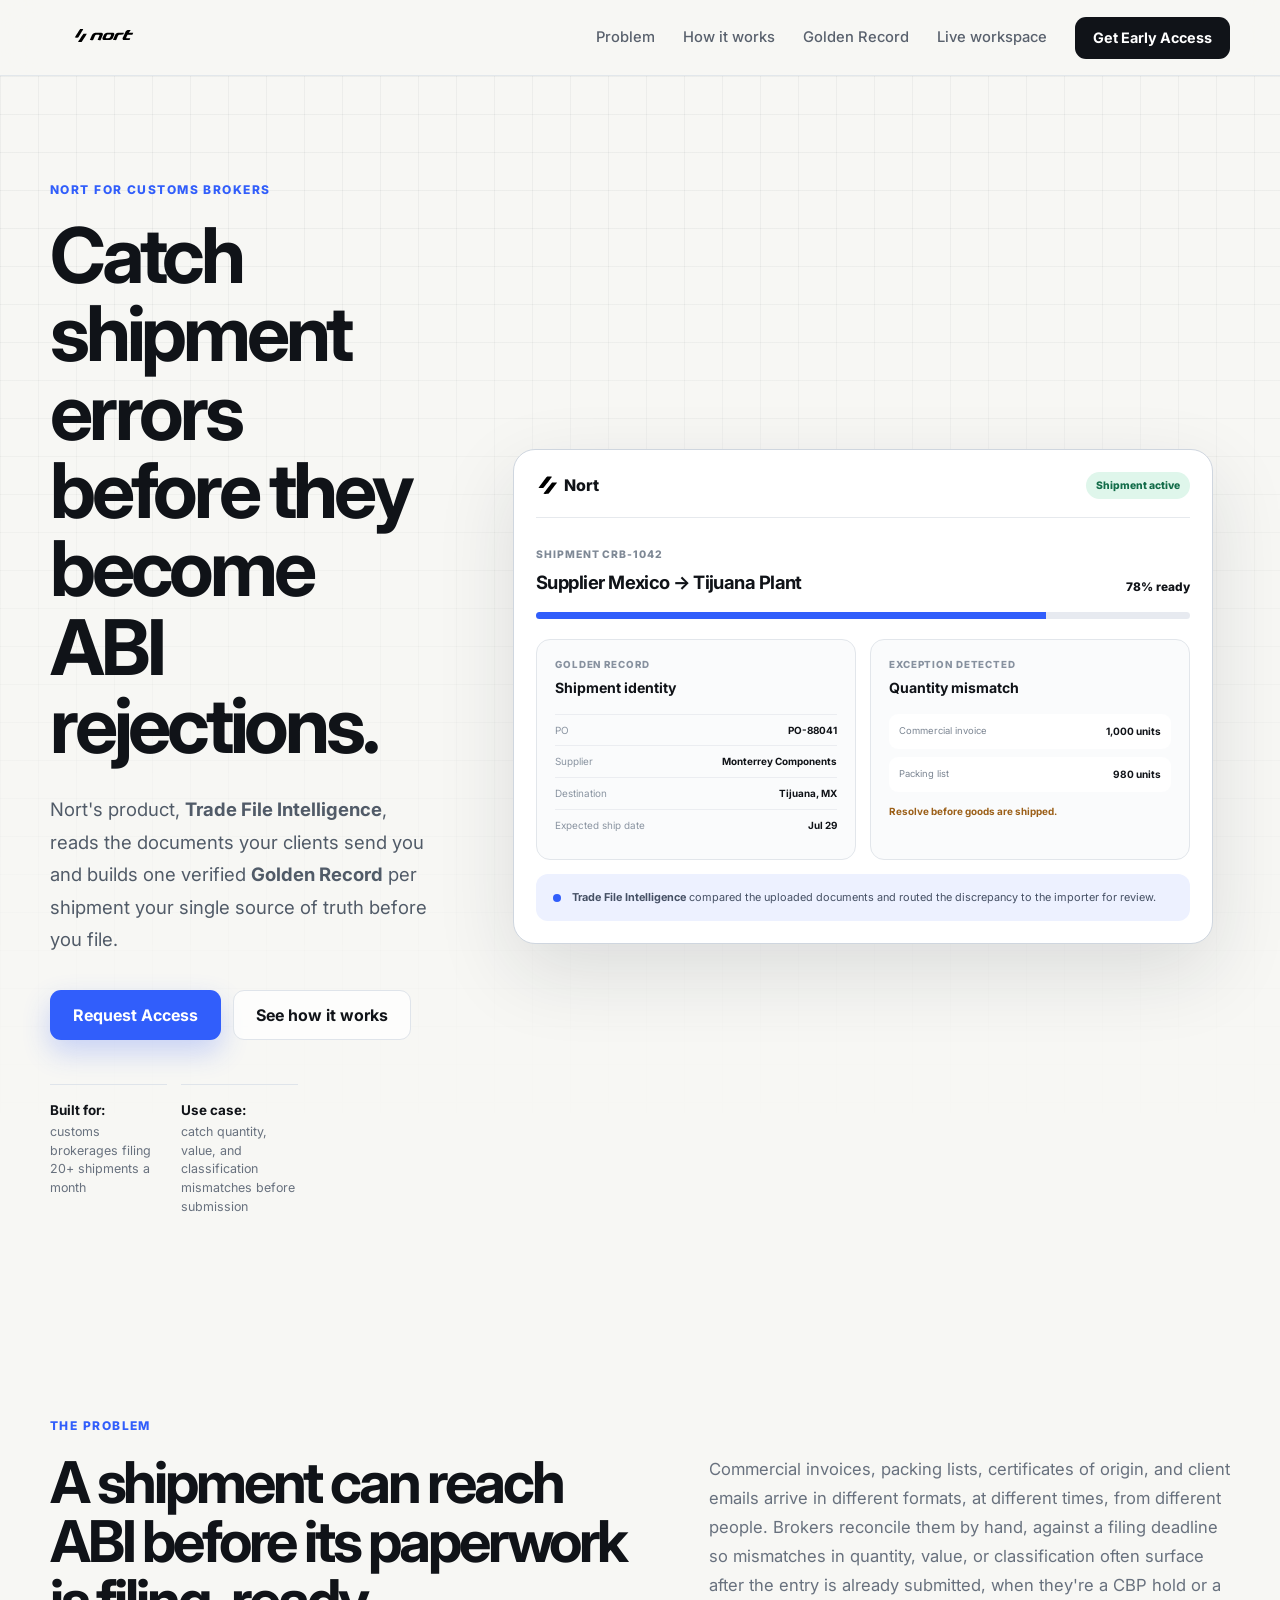
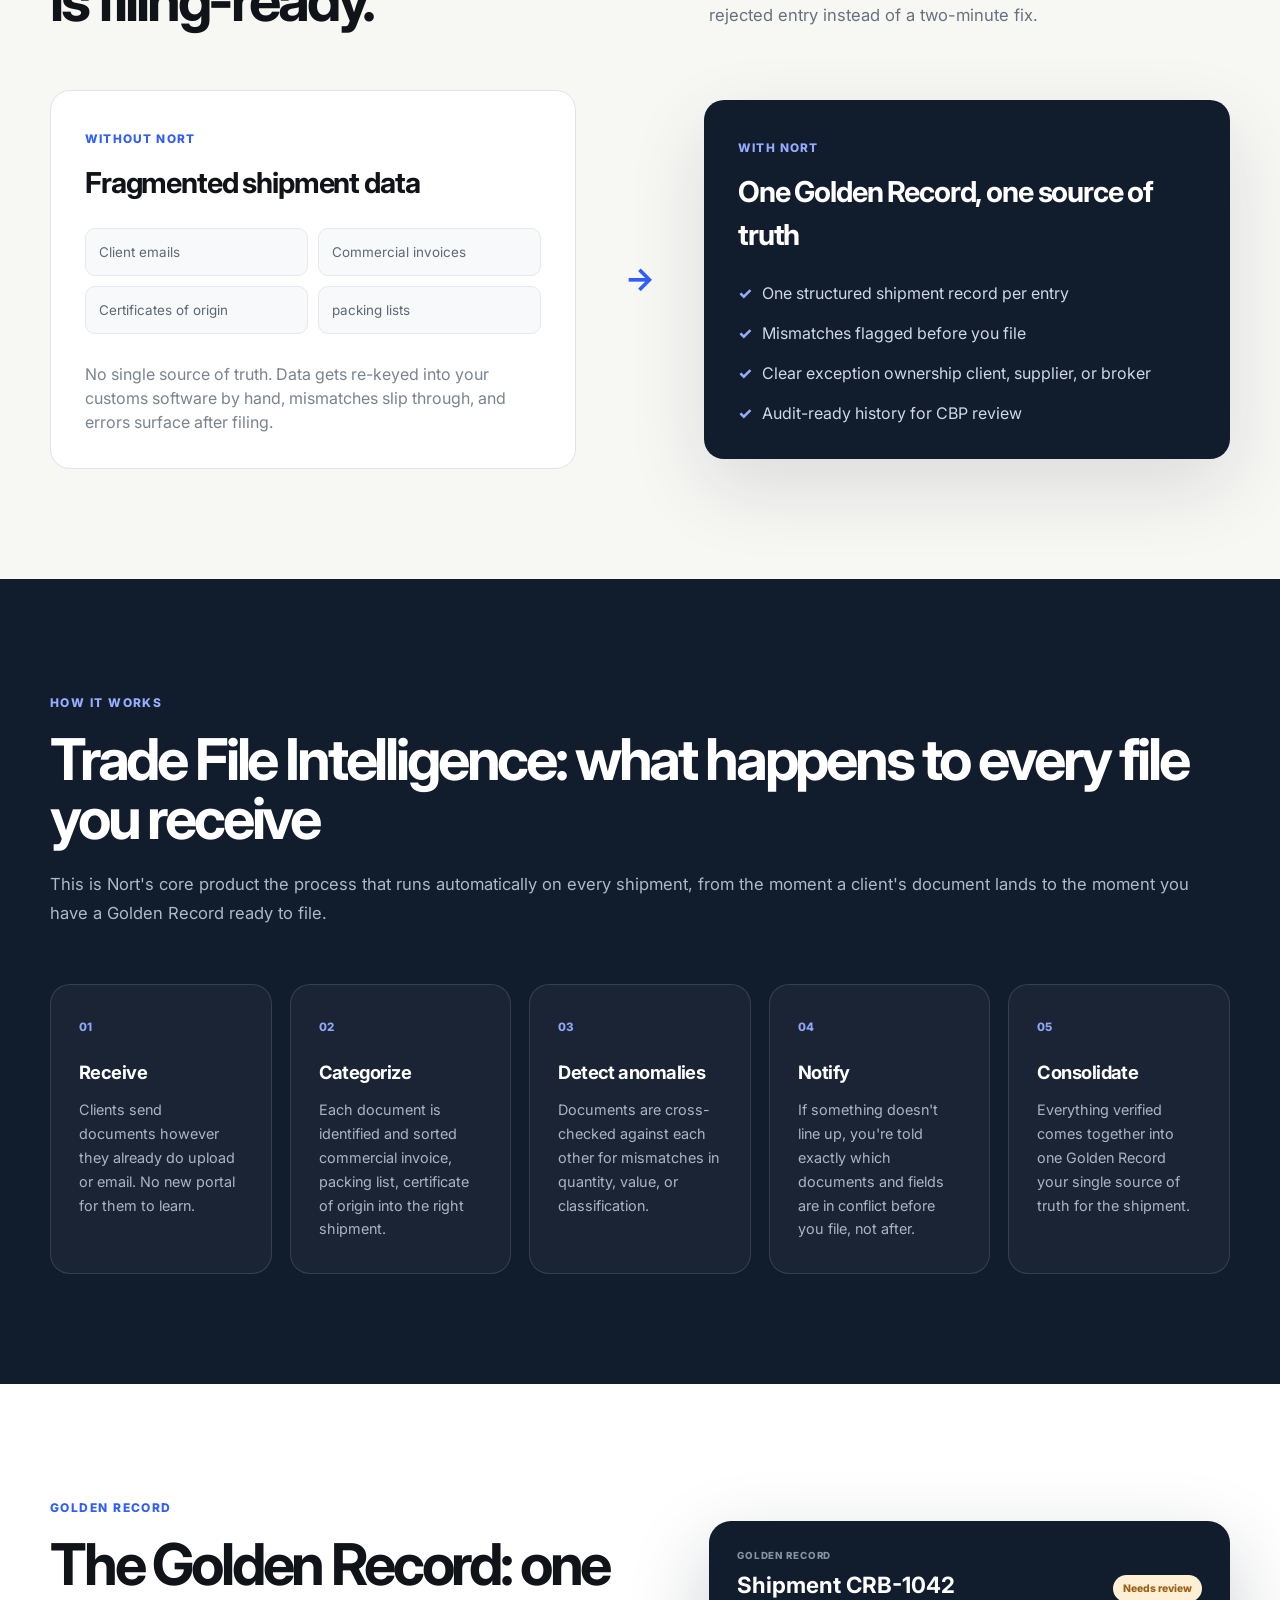
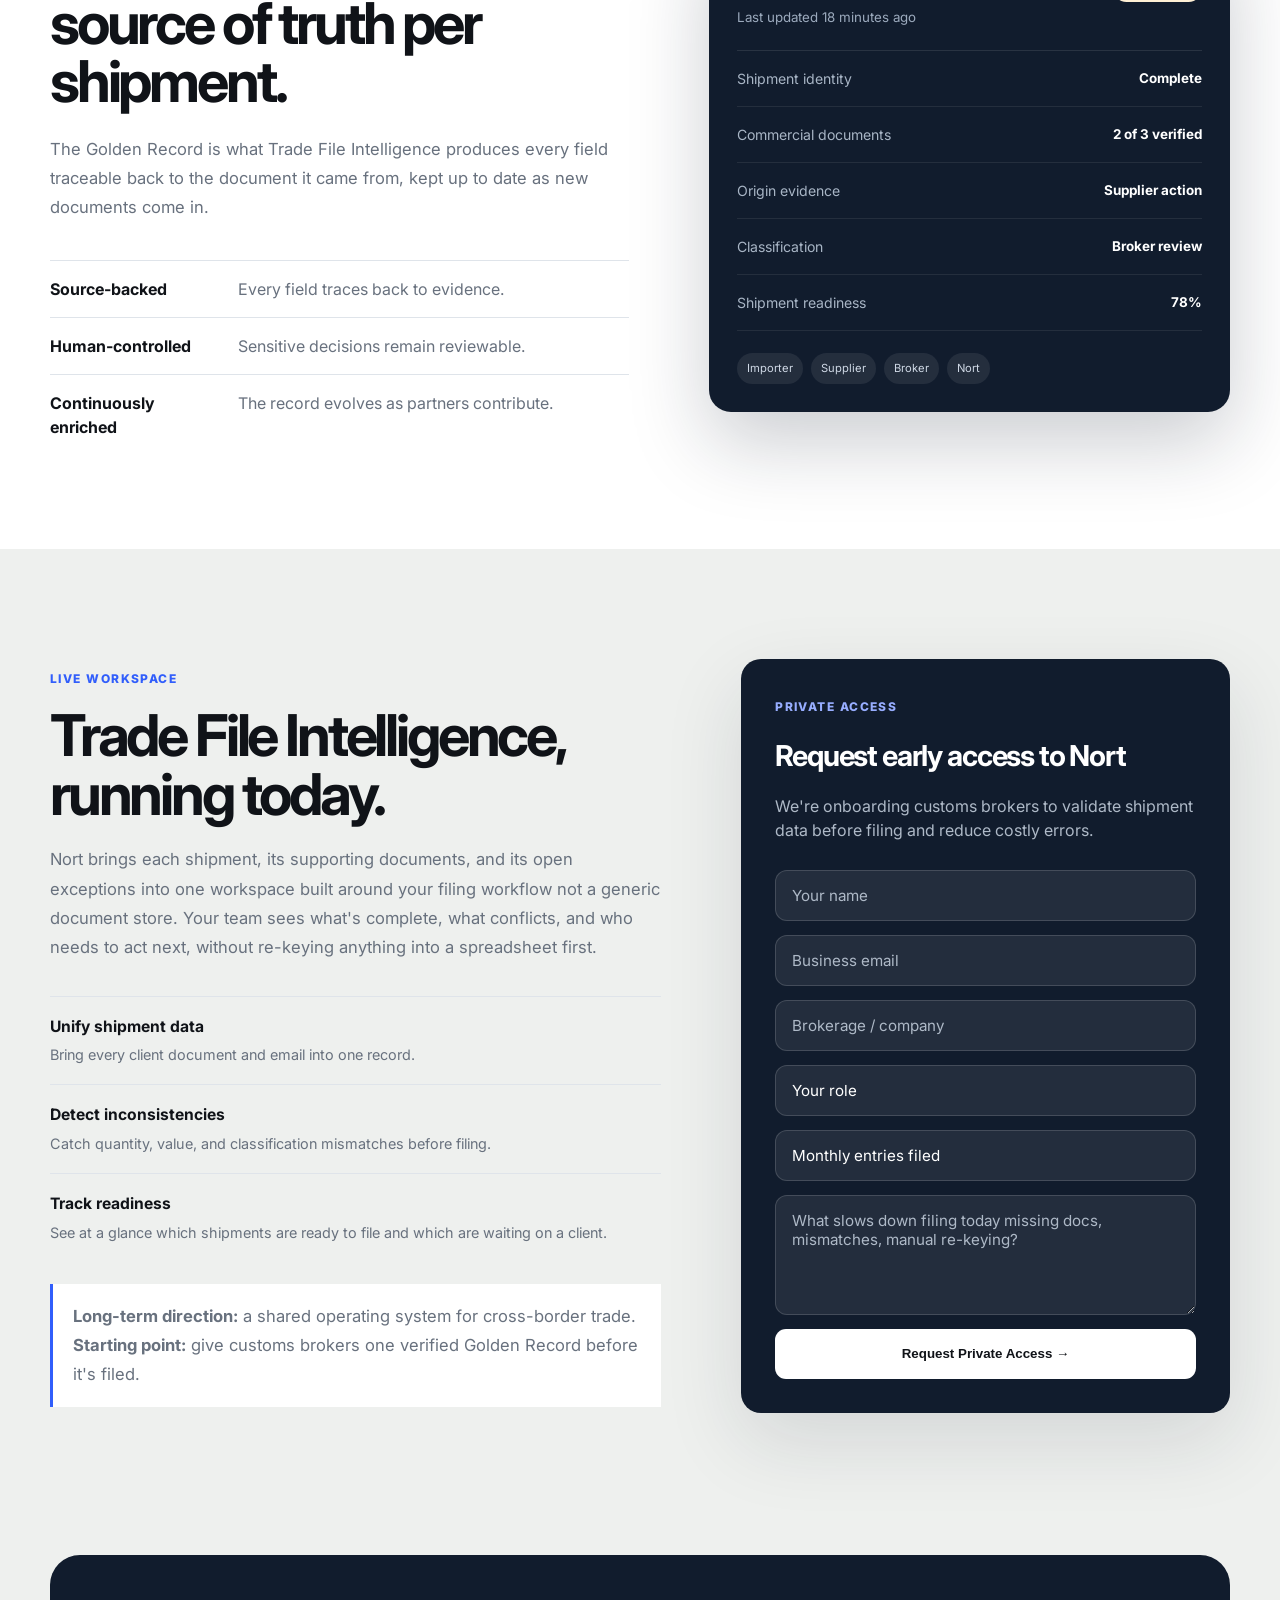
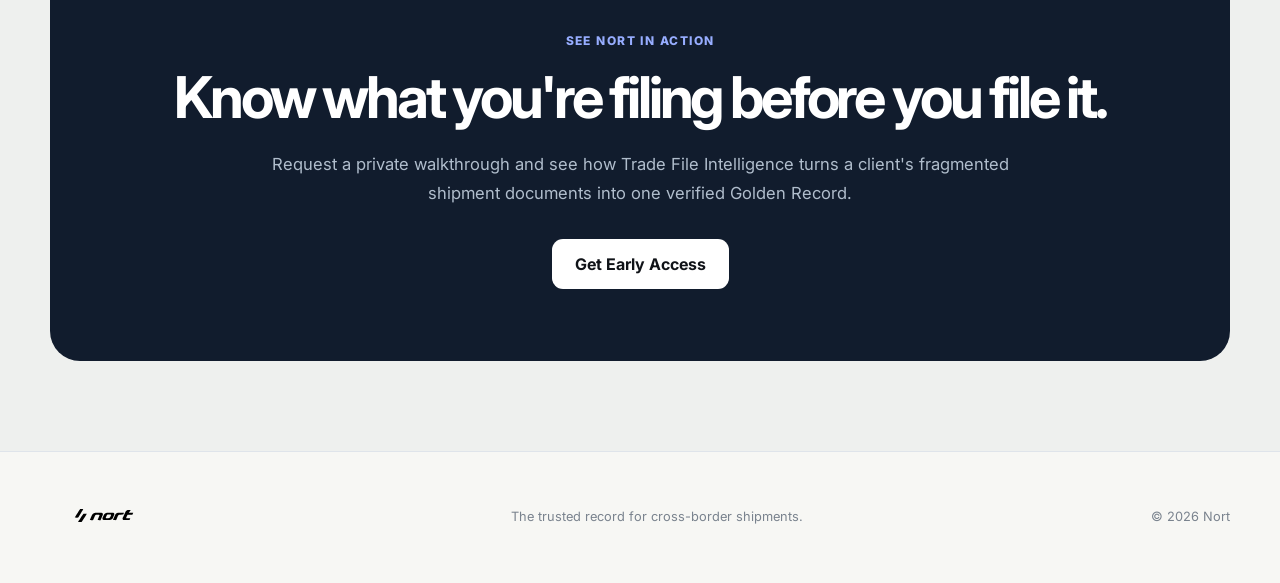
==== commit 761098ba: "test new landing-1" ====
--- a/index.html
+++ b/index.html
@@ -216,7 +216,7 @@
 
 <section class="section section-dark" id="how-it-works">
   <div class="container section-heading">
-    <span class="eyebrow light">The product</span>
+    <span class="eyebrow light">How it works</span>
     <h2>Trade File Intelligence: what happens to every file you receive</h2>
     <p>This is Nort's core product the process that runs automatically on every shipment, from the moment a client's document lands to the moment you have a Golden Record ready to file.</p>
   </div>
@@ -252,7 +252,7 @@
     <section class="section golden-section" id="golden-record">
       <div class="container golden-grid">
         <div>
-          <span class="eyebrow">The result</span>
+          <span class="eyebrow">Golden Record</span>
 <h2>The Golden Record: one source of truth per shipment.</h2>
           <p>
            The Golden Record is what Trade File Intelligence produces every field traceable back to the document it came from, kept up to date as new documents come in.
@@ -286,7 +286,7 @@
     <section class="section mvp-section" id="current-product">
       <div class="container mvp-grid">
         <div class="section-heading compact">
-          <span class="eyebrow">MVP</span>
+          <span class="eyebrow">Live workspace</span>
           <h2>Trade File Intelligence, running today.</h2>
           <p>
             Nort brings each shipment, its supporting documents, and its open exceptions into one workspace built around your filing workflow not a generic document store. Your team sees what's complete, what conflicts, and who needs to act next, without re-keying anything into a spreadsheet first.
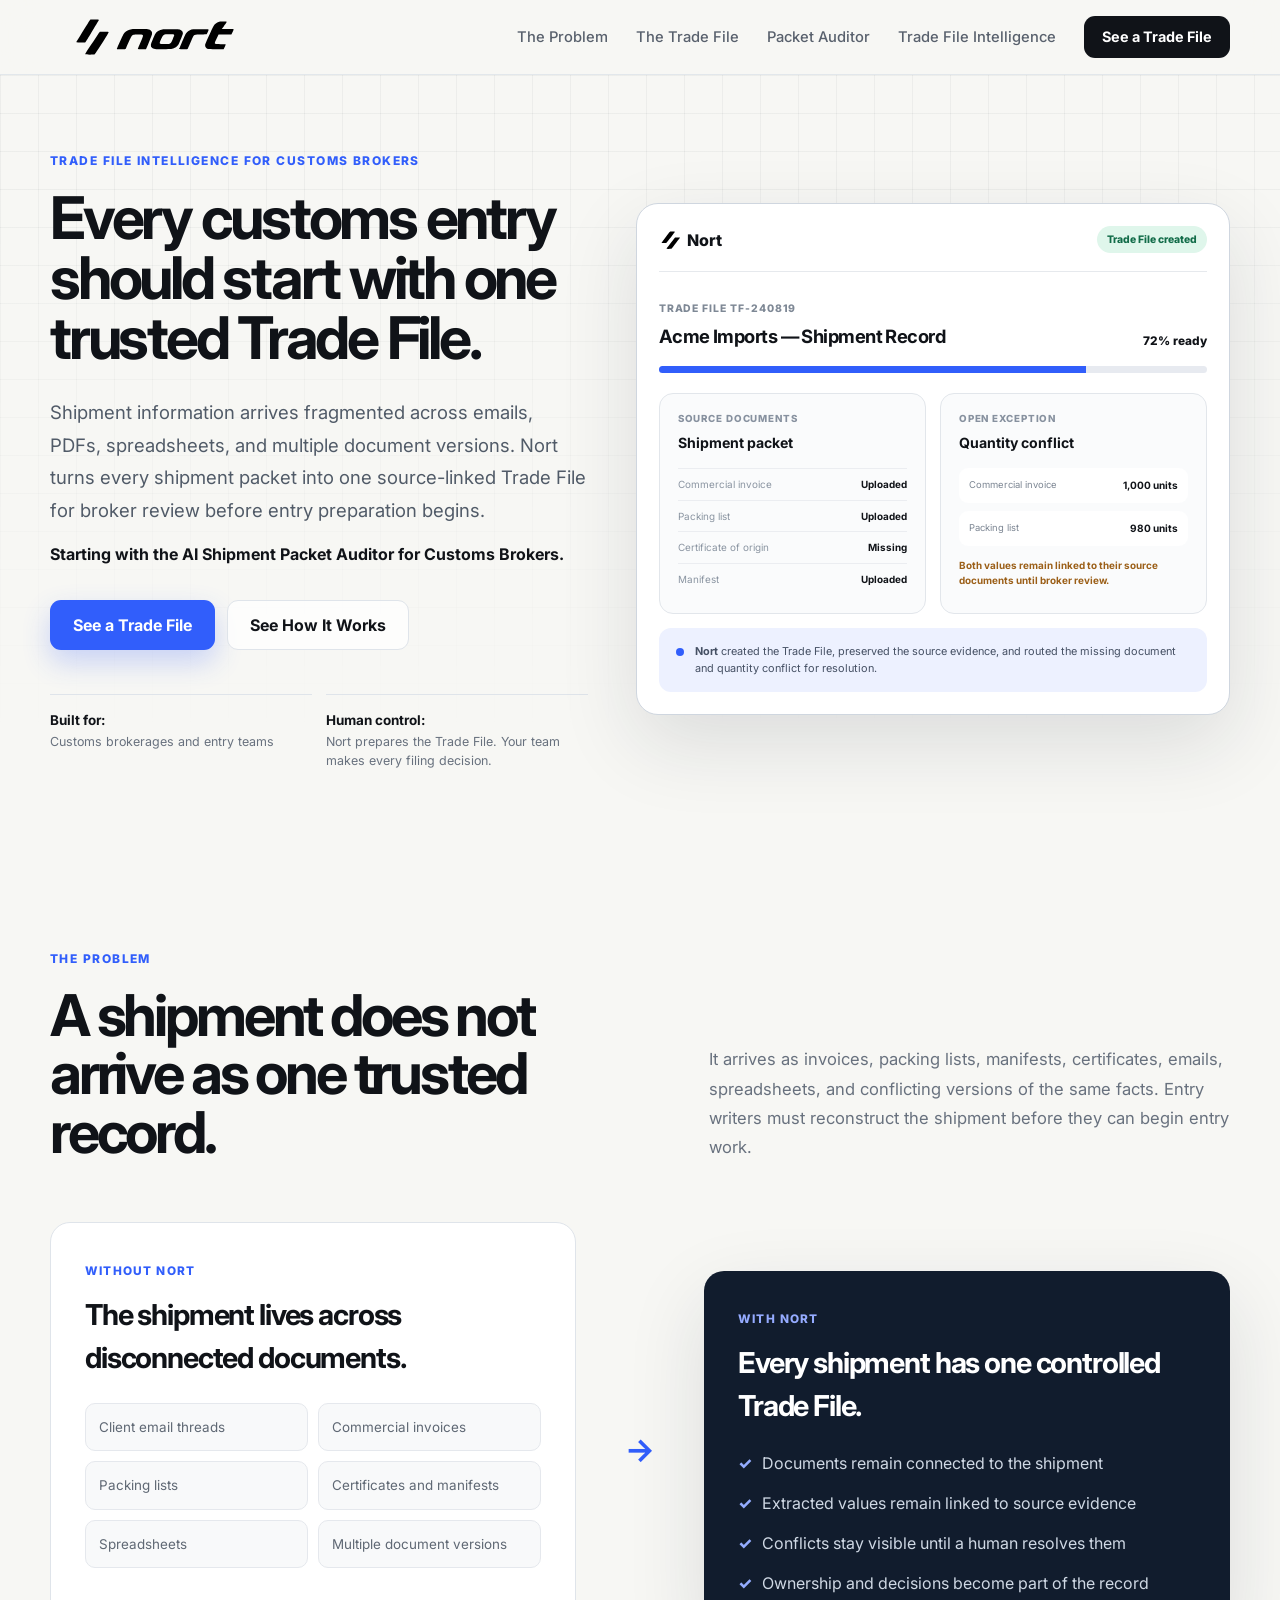
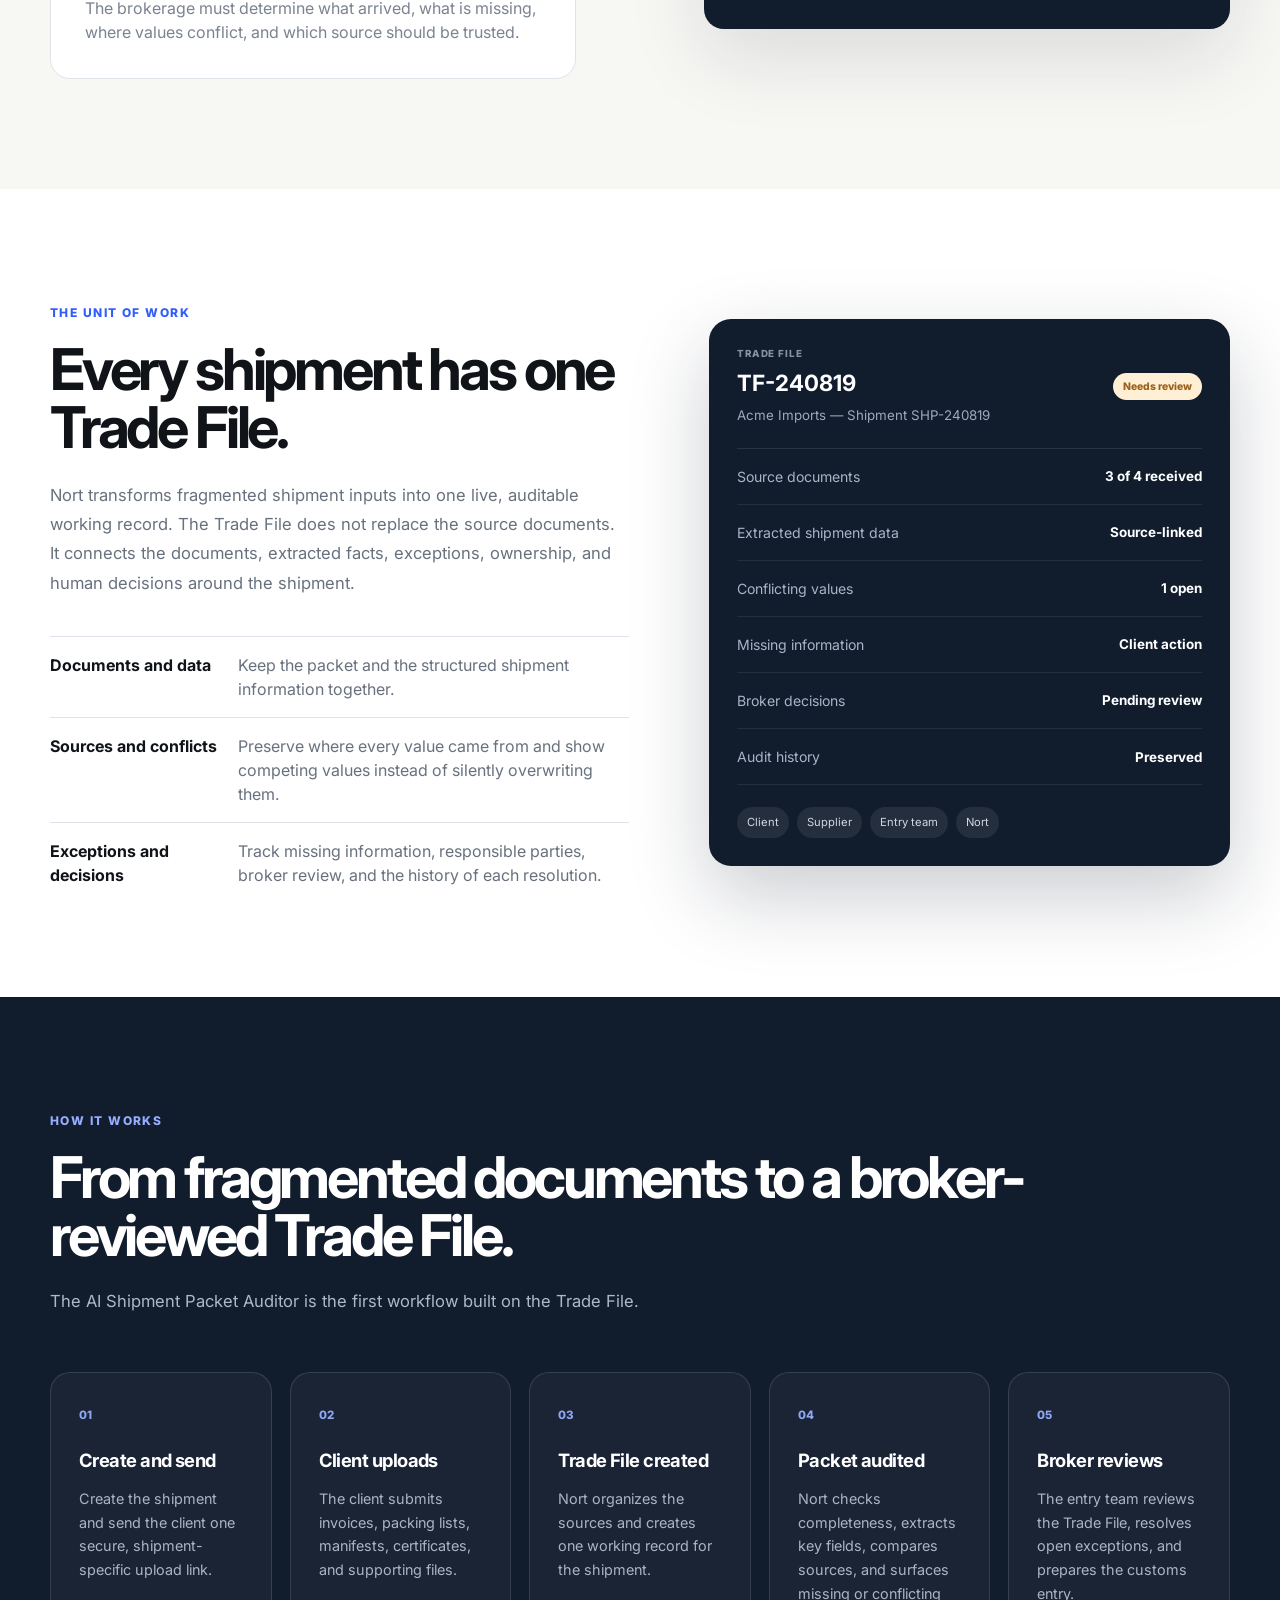
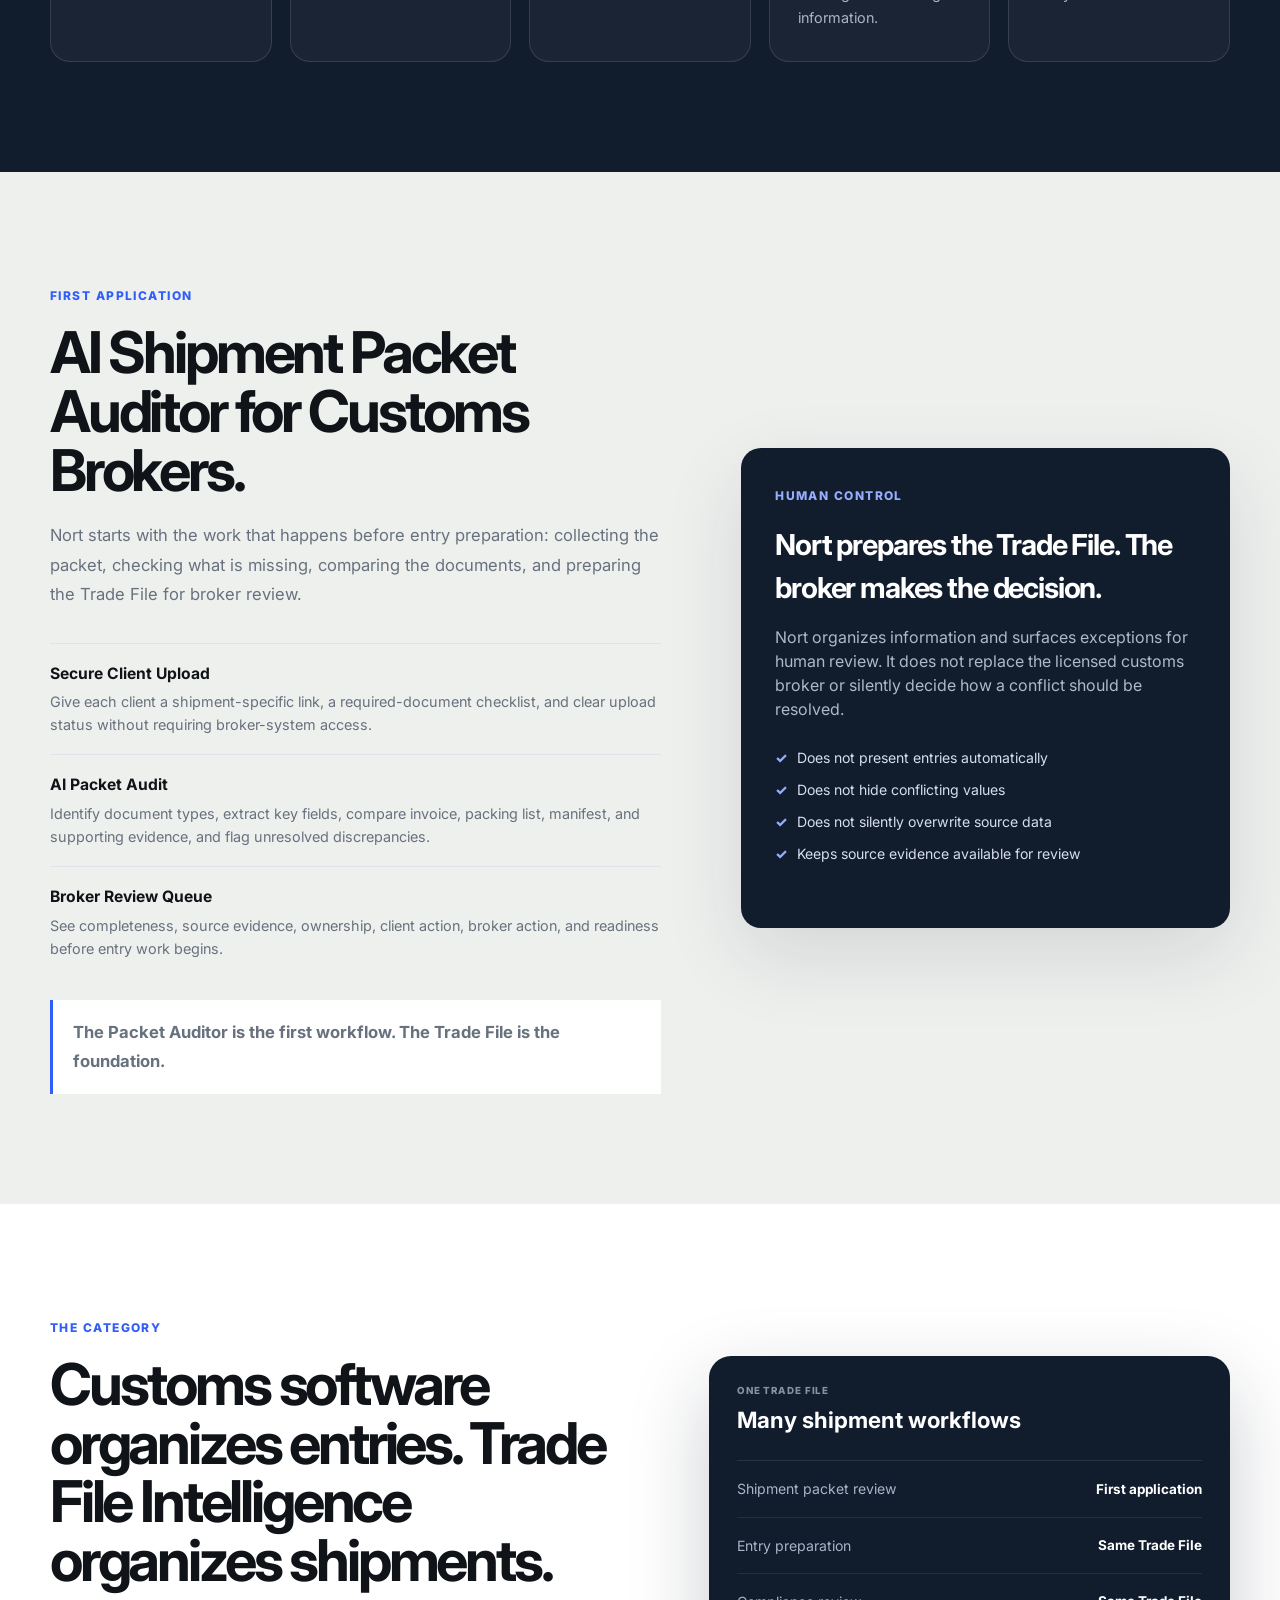
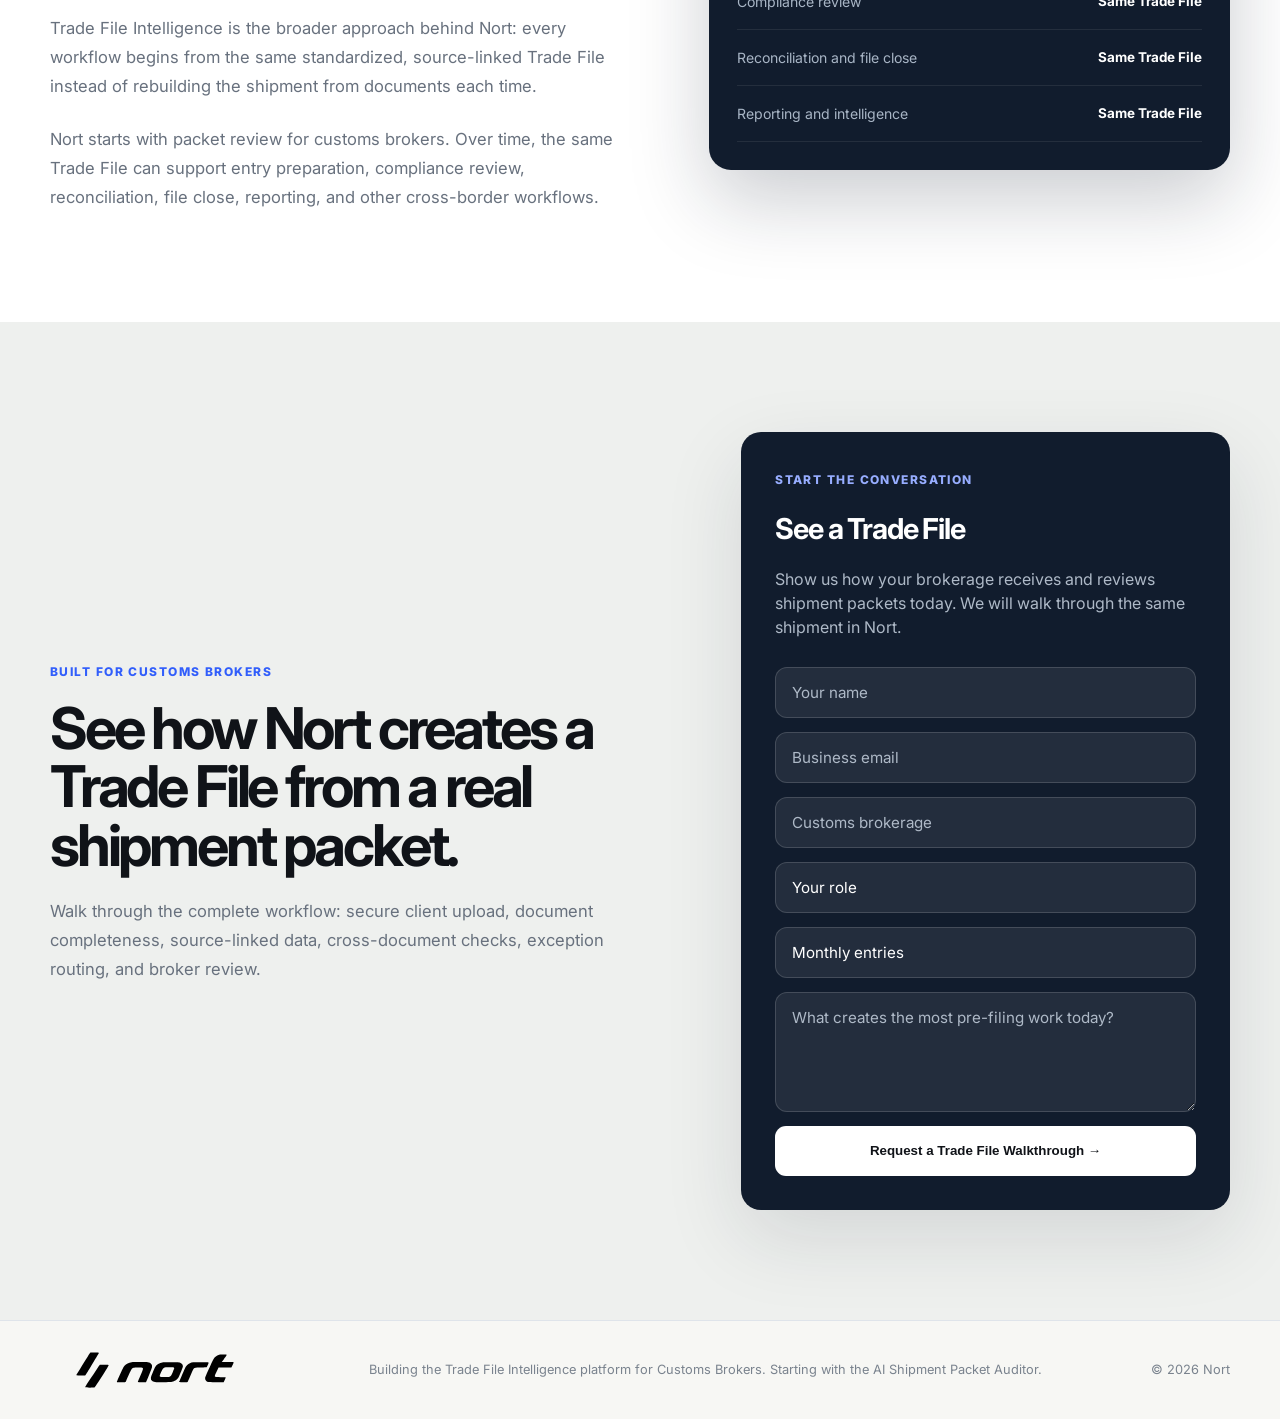
==== commit 9df32e3c: "new nort landing" ====
--- a/index.html
+++ b/index.html
@@ -3,73 +3,14 @@
 <head>
   <meta charset="UTF-8" />
   <meta name="viewport" content="width=device-width, initial-scale=1.0" />
-
-  <title>Nort | Trade File Intelligence for customs brokers</title>
-
-  <meta
-    name="description"
-    content="Nort's Trade File Intelligence reads your clients' shipment documents, flags what doesn't match, and builds one Golden Record before you file to ABI."
-  />
-
-  <meta
-    name="keywords"
-    content="customs broker, ABI filing, trade compliance, shipment documentation, HTS classification, entry summary, customs software, Trade File Intelligence, Golden Record"
-  />
-
-  <meta name="author" content="Nort" />
-  <meta name="robots" content="index,follow" />
-
-  <link rel="canonical" href="https://Nort.ia/" />
-
-  <!-- Open Graph -->
-  <meta property="og:type" content="website" />
-  <meta property="og:site_name" content="Nort" />
-  <meta property="og:url" content="https://Nort.ia/" />
-  <meta property="og:title" content="Nort | Trade File Intelligence for customs brokers" />
-  <meta
-    property="og:description"
-    content="One verified Golden Record per shipment, built by Trade File Intelligence, before you file to ABI."
-  />
-  <meta
-    property="og:image"
-    content="https://obedvega.github.io/tfi-landing-page/nort-logo.png"
-  />
-  <meta
-    property="og:image:alt"
-    content="Nort - Trade File Intelligence for customs brokers"
-  />
-  <meta property="og:image:width" content="1200" />
-  <meta property="og:image:height" content="630" />
-
-  <!-- Twitter -->
-  <meta name="twitter:card" content="summary_large_image" />
-  <meta name="twitter:title" content="Nort | Trade File Intelligence for customs brokers" />
-  <meta
-    name="twitter:description"
-    content="One verified Golden Record per shipment, built by Trade File Intelligence, before you file to ABI."
-  />
-  <meta
-    name="twitter:image"
-    content="https://obedvega.github.io/tfi-landing-page/nort-logo.png"
-  />
-
-  <!-- Theme -->
-  <meta name="theme-color" content="#111C2D" />
-
-  <!-- Favicon -->
-  <link rel="icon" type="image/svg+xml" href="icon.ico" />
+  <title>Nort | Trade File Intelligence for Customs Brokers</title>
+  <meta name="description" content="Nort gives customs brokers one source-linked Trade File for every shipment, starting with an AI Shipment Packet Auditor that collects documents, flags exceptions, and prepares the file for broker review." />
+  <link rel="icon" type="image/x-icon" href="icon.ico" />
   <link rel="icon" type="image/png" sizes="32x32" href="favicon-32.png" />
   <link rel="apple-touch-icon" href="apple-touch-icon.png" />
-
-  <!-- Fonts -->
-  <link rel="preconnect" href="https://fonts.googleapis.com">
-  <link rel="preconnect" href="https://fonts.gstatic.com" crossorigin>
-
-  <link
-    href="https://fonts.googleapis.com/css2?family=Inter:wght@400;500;600;700;800&display=swap"
-    rel="stylesheet"
-  />
-
+  <link rel="preconnect" href="https://fonts.googleapis.com" />
+  <link rel="preconnect" href="https://fonts.gstatic.com" crossorigin />
+  <link href="https://fonts.googleapis.com/css2?family=Inter:wght@400;500;600;700;800&display=swap" rel="stylesheet" />
   <link rel="stylesheet" href="styles.css" />
 </head>
 <body>
@@ -78,28 +19,24 @@
       <a class="brand" href="#top" aria-label="Nort home">
         <img src="nort-logo.svg" alt="Nort" width="174" height="44" />
       </a>
-
       <nav class="desktop-nav" aria-label="Primary navigation">
-        <a href="#problem">Problem</a>
-        <a href="#how-it-works">How it works</a>
-        <a href="#golden-record">Golden Record</a>
-        <a href="#current-product">Live workspace</a>
+        <a href="#problem">The Problem</a>
+        <a href="#trade-file">The Trade File</a>
+        <a href="#packet-auditor">Packet Auditor</a>
+        <a href="#trade-file-intelligence">Trade File Intelligence</a>
       </nav>
-
-      <a class="button button-dark button-small nav-demo" href="#request-demo">Get Early Access</a>
-
+      <a class="button button-dark button-small nav-demo" href="#request-demo">See a Trade File</a>
       <button class="menu-toggle" type="button" aria-label="Open navigation" aria-controls="mobile-menu" aria-expanded="false">
         <span></span><span></span><span></span>
       </button>
     </div>
-
     <div class="mobile-menu" id="mobile-menu" hidden>
       <nav class="container" aria-label="Mobile navigation">
-        <a href="#problem">Problem</a>
-        <a href="#how-it-works">How it works</a>
-        <a href="#golden-record">Golden Record</a>
-        <a href="#current-product">Live workspace</a>
-        <a class="button button-primary" href="#request-demo">Get Early Access</a>
+        <a href="#problem">The Problem</a>
+        <a href="#trade-file">The Trade File</a>
+        <a href="#packet-auditor">Packet Auditor</a>
+        <a href="#trade-file-intelligence">Trade File Intelligence</a>
+        <a class="button button-primary" href="#request-demo">See a Trade File</a>
       </nav>
     </div>
   </header>
@@ -109,62 +46,57 @@
       <div class="hero-grid-bg" aria-hidden="true"></div>
       <div class="container hero-grid">
         <div class="hero-copy">
-          <span class="eyebrow">Nort for customs brokers</span>
-
-          <h1>Catch shipment errors before they become ABI rejections.</h1>
-
-          <p class="hero-lead">
-            Nort's product, <strong>Trade File Intelligence</strong>, reads the documents your clients send you and builds one verified <strong>Golden Record</strong> per shipment your single source of truth before you file.
-          </p>
-
+          <span class="eyebrow">Trade File Intelligence for Customs Brokers</span>
+          <h1>Every customs entry should start with one trusted Trade File.</h1>
+          <p class="hero-lead">Shipment information arrives fragmented across emails, PDFs, spreadsheets, and multiple document versions. Nort turns every shipment packet into one source-linked Trade File for broker review before entry preparation begins.</p>
+          <p class="hero-product-note"><strong>Starting with the AI Shipment Packet Auditor for Customs Brokers.</strong></p>
           <div class="hero-actions">
-            <a class="button button-primary" href="#request-demo">Request Access</a>
-            <a class="button button-secondary" href="#how-it-works">See how it works</a>
-          </div>
-
-          <div class="hero-notes">
-            <span><strong>Built for:</strong> customs brokerages filing 20+ shipments a month</span>
-            <span><strong>Use case:</strong> catch quantity, value, and classification mismatches before submission</span>
-          </div>
-        </div>
-
-        <div class="product-preview" aria-label="Nort shipment review preview">
+            <a class="button button-primary" href="#request-demo">See a Trade File</a>
+            <a class="button button-secondary" href="#how-it-works">See How It Works</a>
+          </div>
+          <div class="hero-notes hero-notes-two">
+            <span><strong>Built for:</strong>Customs brokerages and entry teams</span>
+            <span><strong>Human control:</strong> Nort prepares the Trade File. Your team makes every filing decision.</span>
+          </div>
+        </div>
+
+        <div class="product-preview" aria-label="Example Nort Trade File">
           <div class="preview-topbar">
-            <div class="preview-brand"><img src="nort-icon.svg" alt="" width="24" height="24" /> Nort</div>
-            <span class="pill pill-green">Shipment active</span>
+            <div class="preview-brand"><img src="nort-icon.svg" alt="" width="24" height="24" />Nort</div>
+            <span class="pill pill-green">Trade File created</span>
           </div>
           <div class="preview-heading">
             <div>
-              <small>SHIPMENT CRB-1042</small>
-              <h2>Supplier Mexico → Tijuana Plant</h2>
+              <small>TRADE FILE TF-240819</small>
+              <h2>Acme Imports — Shipment Record</h2>
             </div>
-            <span class="readiness">78% ready</span>
+            <span class="readiness">72% ready</span>
           </div>
           <div class="progress"><span></span></div>
           <div class="preview-grid">
             <article>
-              <span class="label">Golden Record</span>
-              <h3>Shipment identity</h3>
+              <span class="label">Source documents</span>
+              <h3>Shipment packet</h3>
               <dl>
-                <div><dt>PO</dt><dd>PO-88041</dd></div>
-                <div><dt>Supplier</dt><dd>Monterrey Components</dd></div>
-                <div><dt>Destination</dt><dd>Tijuana, MX</dd></div>
-                <div><dt>Expected ship date</dt><dd>Jul 29</dd></div>
+                <div><dt>Commercial invoice</dt><dd>Uploaded</dd></div>
+                <div><dt>Packing list</dt><dd>Uploaded</dd></div>
+                <div><dt>Certificate of origin</dt><dd>Missing</dd></div>
+                <div><dt>Manifest</dt><dd>Uploaded</dd></div>
               </dl>
             </article>
             <article>
-              <span class="label">Exception detected</span>
-              <h3>Quantity mismatch</h3>
+              <span class="label">Open exception</span>
+              <h3>Quantity conflict</h3>
               <div class="exception-box">
                 <div><span>Commercial invoice</span><strong>1,000 units</strong></div>
                 <div><span>Packing list</span><strong>980 units</strong></div>
               </div>
-              <p class="exception-note">Resolve before goods are shipped.</p>
+              <p class="exception-note">Both values remain linked to their source documents until broker review.</p>
             </article>
           </div>
           <div class="preview-activity">
             <span class="activity-dot"></span>
-            <p><strong>Trade File Intelligence</strong> compared the uploaded documents and routed the discrepancy to the importer for review.</p>
+            <p><strong>Nort</strong> created the Trade File, preserved the source evidence, and routed the missing document and quantity conflict for resolution.</p>
           </div>
         </div>
       </div>
@@ -174,259 +106,162 @@
       <div class="container split-heading">
         <div>
           <span class="eyebrow">The problem</span>
-          <h2>A shipment can reach ABI before its paperwork is filing-ready.</h2>
-        </div>
-        <p>
-          Commercial invoices, packing lists, certificates of origin, and client emails arrive in different formats, at different times, from different people. Brokers reconcile them by hand, against a filing deadline so mismatches in quantity, value, or classification often surface after the entry is already submitted, when they're a CBP hold or a rejected entry instead of a two-minute fix.
-        </p>
-      </div>
-
+          <h2>A shipment does not arrive as one trusted record.</h2>
+        </div>
+        <p>It arrives as invoices, packing lists, manifests, certificates, emails, spreadsheets, and conflicting versions of the same facts. Entry writers must reconstruct the shipment before they can begin entry work.</p>
+      </div>
       <div class="container before-after">
         <article class="chaos-card">
-<span class="card-kicker">Without Nort</span>
-<h3>Fragmented shipment data</h3>
-
-<div class="source-list">
-  <span>Client emails</span>
-  <span>Commercial invoices</span>
-  <span>Certificates of origin</span>
-  <span>packing lists</span>
-</div>
-
-<p>
-  No single source of truth. Data gets re-keyed into your customs software by hand, mismatches slip through, and errors surface after filing.
-</p>
+          <span class="card-kicker">Without Nort</span>
+          <h3>The shipment lives across disconnected documents.</h3>
+          <div class="source-list">
+            <span>Client email threads</span>
+            <span>Commercial invoices</span>
+            <span>Packing lists</span>
+            <span>Certificates and manifests</span>
+            <span>Spreadsheets</span>
+            <span>Multiple document versions</span>
+          </div>
+          <p>The brokerage must determine what arrived, what is missing, where values conflict, and which source should be trusted.</p>
         </article>
-
         <div class="flow-arrow" aria-hidden="true">→</div>
-
         <article class="truth-card">
-<span class="card-kicker">With Nort</span>
-<h3>One Golden Record, one source of truth</h3>
-
-<ul>
-  <li>One structured shipment record per entry</li>
-  <li>Mismatches flagged before you file</li>
-  <li>Clear exception ownership client, supplier, or broker</li>
-  <li>Audit-ready history for CBP review</li>
-</ul>
+          <span class="card-kicker">With Nort</span>
+          <h3>Every shipment has one controlled Trade File.</h3>
+          <ul>
+            <li>Documents remain connected to the shipment</li>
+            <li>Extracted values remain linked to source evidence</li>
+            <li>Conflicts stay visible until a human resolves them</li>
+            <li>Ownership and decisions become part of the record</li>
+          </ul>
         </article>
       </div>
     </section>
 
-<section class="section section-dark" id="how-it-works">
-  <div class="container section-heading">
-    <span class="eyebrow light">How it works</span>
-    <h2>Trade File Intelligence: what happens to every file you receive</h2>
-    <p>This is Nort's core product the process that runs automatically on every shipment, from the moment a client's document lands to the moment you have a Golden Record ready to file.</p>
-  </div>
-  <div class="container steps steps-5">
-    <article>
-      <span class="step-number">01</span>
-      <h3>Receive</h3>
-      <p>Clients send documents however they already do upload or email. No new portal for them to learn.</p>
-    </article>
-    <article>
-      <span class="step-number">02</span>
-      <h3>Categorize</h3>
-      <p>Each document is identified and sorted commercial invoice, packing list, certificate of origin into the right shipment.</p>
-    </article>
-    <article>
-      <span class="step-number">03</span>
-      <h3>Detect anomalies</h3>
-      <p>Documents are cross-checked against each other for mismatches in quantity, value, or classification.</p>
-    </article>
-    <article>
-      <span class="step-number">04</span>
-      <h3>Notify</h3>
-      <p>If something doesn't line up, you're told exactly which documents and fields are in conflict before you file, not after.</p>
-    </article>
-    <article>
-      <span class="step-number">05</span>
-      <h3>Consolidate</h3>
-      <p>Everything verified comes together into one Golden Record your single source of truth for the shipment.</p>
-    </article>
-  </div>
-</section>
-
-    <section class="section golden-section" id="golden-record">
+    <section class="section golden-section" id="trade-file">
       <div class="container golden-grid">
         <div>
-          <span class="eyebrow">Golden Record</span>
-<h2>The Golden Record: one source of truth per shipment.</h2>
-          <p>
-           The Golden Record is what Trade File Intelligence produces every field traceable back to the document it came from, kept up to date as new documents come in.
-          </p>
+          <span class="eyebrow">The unit of work</span>
+          <h2>Every shipment has one Trade File.</h2>
+          <p>Nort transforms fragmented shipment inputs into one live, auditable working record. The Trade File does not replace the source documents. It connects the documents, extracted facts, exceptions, ownership, and human decisions around the shipment.</p>
           <div class="principles">
-            <div><strong>Source-backed</strong><span>Every field traces back to evidence.</span></div>
-            <div><strong>Human-controlled</strong><span>Sensitive decisions remain reviewable.</span></div>
-            <div><strong>Continuously enriched</strong><span>The record evolves as partners contribute.</span></div>
-          </div>
-        </div>
-
+            <div><strong>Documents and data</strong><span>Keep the packet and the structured shipment information together.</span></div>
+            <div><strong>Sources and conflicts</strong><span>Preserve where every value came from and show competing values instead of silently overwriting them.</span></div>
+            <div><strong>Exceptions and decisions</strong><span>Track missing information, responsible parties, broker review, and the history of each resolution.</span></div>
+          </div>
+        </div>
         <div class="record-card">
           <div class="record-card-header">
-            <div>
-              <span class="label">Golden Record</span>
-              <h3>Shipment CRB-1042</h3>
-              <small>Last updated 18 minutes ago</small>
-            </div>
+            <div><span class="label">Trade File</span><h3>TF-240819</h3><small>Acme Imports — Shipment SHP-240819</small></div>
             <span class="pill pill-amber">Needs review</span>
           </div>
-          <div class="record-row"><span>Shipment identity</span><strong>Complete</strong></div>
-          <div class="record-row"><span>Commercial documents</span><strong>2 of 3 verified</strong></div>
-          <div class="record-row"><span>Origin evidence</span><strong>Supplier action</strong></div>
-          <div class="record-row"><span>Classification</span><strong>Broker review</strong></div>
-          <div class="record-row"><span>Shipment readiness</span><strong>78%</strong></div>
-          <div class="record-footer"><span>Importer</span><span>Supplier</span><span>Broker</span><span>Nort</span></div>
-        </div>
-      </div>
-    </section>
-
-    <section class="section mvp-section" id="current-product">
+          <div class="record-row"><span>Source documents</span><strong>3 of 4 received</strong></div>
+          <div class="record-row"><span>Extracted shipment data</span><strong>Source-linked</strong></div>
+          <div class="record-row"><span>Conflicting values</span><strong>1 open</strong></div>
+          <div class="record-row"><span>Missing information</span><strong>Client action</strong></div>
+          <div class="record-row"><span>Broker decisions</span><strong>Pending review</strong></div>
+          <div class="record-row"><span>Audit history</span><strong>Preserved</strong></div>
+          <div class="record-footer"><span>Client</span><span>Supplier</span><span>Entry team</span><span>Nort</span></div>
+        </div>
+      </div>
+    </section>
+
+    <section class="section section-dark" id="how-it-works">
+      <div class="container section-heading">
+        <span class="eyebrow light">How it works</span>
+        <h2>From fragmented documents to a broker-reviewed Trade File.</h2>
+        <p>The AI Shipment Packet Auditor is the first workflow built on the Trade File.</p>
+      </div>
+      <div class="container steps steps-5">
+        <article><span class="step-number">01</span><h3>Create and send</h3><p>Create the shipment and send the client one secure, shipment-specific upload link.</p></article>
+        <article><span class="step-number">02</span><h3>Client uploads</h3><p>The client submits invoices, packing lists, manifests, certificates, and supporting files.</p></article>
+        <article><span class="step-number">03</span><h3>Trade File created</h3><p>Nort organizes the sources and creates one working record for the shipment.</p></article>
+        <article><span class="step-number">04</span><h3>Packet audited</h3><p>Nort checks completeness, extracts key fields, compares sources, and surfaces missing or conflicting information.</p></article>
+        <article><span class="step-number">05</span><h3>Broker reviews</h3><p>The entry team reviews the Trade File, resolves open exceptions, and prepares the customs entry.</p></article>
+      </div>
+    </section>
+
+    <section class="section mvp-section" id="packet-auditor">
       <div class="container mvp-grid">
         <div class="section-heading compact">
-          <span class="eyebrow">Live workspace</span>
-          <h2>Trade File Intelligence, running today.</h2>
-          <p>
-            Nort brings each shipment, its supporting documents, and its open exceptions into one workspace built around your filing workflow not a generic document store. Your team sees what's complete, what conflicts, and who needs to act next, without re-keying anything into a spreadsheet first.
-          </p>
+          <span class="eyebrow">First application</span>
+          <h2>AI Shipment Packet Auditor for Customs Brokers.</h2>
+          <p>Nort starts with the work that happens before entry preparation: collecting the packet, checking what is missing, comparing the documents, and preparing the Trade File for broker review.</p>
           <div class="current-capabilities">
-         <div><strong>Unify shipment data</strong><span>Bring every client document and email into one record.</span></div>
-<div><strong>Detect inconsistencies</strong><span>Catch quantity, value, and classification mismatches before filing.</span></div>
-<div><strong>Track readiness</strong><span>See at a glance which shipments are ready to file and which are waiting on a client.</span></div> </div>
-          <p class="scope-note"><strong>Long-term direction:</strong> a shared operating system for cross-border trade. <strong>Starting point:</strong> give customs brokers one verified Golden Record before it's filed.</p>
-        </div>
-
-<div class="demo-card" id="request-demo">
-
-    <span class="eyebrow light">
-        PRIVATE ACCESS
-    </span>
-
-    <h3>
-        Request early access to Nort
-    </h3>
-
-    <p>
-        We're onboarding customs brokers to validate shipment data before filing and reduce costly errors.
-    </p>
-
-    <form
-        id="demoForm"
-        class="demo-form">
-
-        <input
-            type="text"
-            name="name"
-            placeholder="Your name"
-            required>
-
-        <input
-            type="email"
-            name="email"
-            placeholder="Business email"
-            required>
-
-        <input
-            type="text"
-            name="company"
-            placeholder="Brokerage / company"
-            required>
-
-        <select
-            name="role"
-            required>
-
-            <option value="">
-                Your role
-            </option>
-
-            <option>
-                Customs Broker
-            </option>
-
-            <option>
-                Importer
-            </option>
-
-            <option>
-                Manufacturer
-            </option>
-
-            <option>
-                Supplier
-            </option>
-
-            <option>
-                Logistics Provider
-            </option>
-
-            <option>
-                Other
-            </option>
-
-        </select>
-
-        <select
-            name="volume"
-            required>
-
-            <option value="">
-                Monthly entries filed
-            </option>
-
-            <option>
-                1–20
-            </option>
-
-            <option>
-                20–100
-            </option>
-
-            <option>
-                100–500
-            </option>
-
-            <option>
-                500+
-            </option>
-
-        </select>
-
-        <textarea
-            name="challenge"
-            rows="4"
-            placeholder="What slows down filing today missing docs, mismatches, manual re-keying?"></textarea>
-
-        <button
-            class="button button-light full-width"
-            type="submit">
-
-            Request Private Access →
-
-        </button>
-
-    </form>
-
-    <p
-        class="demo-success"
-        hidden>
-
-        Thanks! We'll contact you shortly to schedule a private walkthrough.
-
-    </p>
-
-</div>
-      </div>
-    </section>
-
-    <section class="closing">
-      <div class="container closing-card">
-        <span class="eyebrow light">See Nort in action</span>
-        <h2>Know what you're filing before you file it.</h2>
-        <p>Request a private walkthrough and see how Trade File Intelligence turns a client's fragmented shipment documents into one verified Golden Record.</p>
-        <a class="button button-light" href="#request-demo">Get Early Access</a>
+            <div><strong>Secure Client Upload</strong><span>Give each client a shipment-specific link, a required-document checklist, and clear upload status without requiring broker-system access.</span></div>
+            <div><strong>AI Packet Audit</strong><span>Identify document types, extract key fields, compare invoice, packing list, manifest, and supporting evidence, and flag unresolved discrepancies.</span></div>
+            <div><strong>Broker Review Queue</strong><span>See completeness, source evidence, ownership, client action, broker action, and readiness before entry work begins.</span></div>
+          </div>
+          <p class="scope-note"><strong>The Packet Auditor is the first workflow. The Trade File is the foundation.</strong></p>
+        </div>
+        <div class="demo-card">
+          <span class="eyebrow light">Human control</span>
+          <h3>Nort prepares the Trade File. The broker makes the decision.</h3>
+          <p>Nort organizes information and surfaces exceptions for human review. It does not replace the licensed customs broker or silently decide how a conflict should be resolved.</p>
+          <div class="demo-points">
+            <span>Does not present entries automatically</span>
+            <span>Does not hide conflicting values</span>
+            <span>Does not silently overwrite source data</span>
+            <span>Keeps source evidence available for review</span>
+          </div>
+        </div>
+      </div>
+    </section>
+
+    <section class="section golden-section" id="trade-file-intelligence">
+      <div class="container golden-grid">
+        <div>
+          <span class="eyebrow">The category</span>
+          <h2>Customs software organizes entries. Trade File Intelligence organizes shipments.</h2>
+          <p>Trade File Intelligence is the broader approach behind Nort: every workflow begins from the same standardized, source-linked Trade File instead of rebuilding the shipment from documents each time.</p>
+          <p>Nort starts with packet review for customs brokers. Over time, the same Trade File can support entry preparation, compliance review, reconciliation, file close, reporting, and other cross-border workflows.</p>
+        </div>
+        <div class="record-card">
+          <div class="record-card-header"><div><span class="label">One Trade File</span><h3>Many shipment workflows</h3></div></div>
+          <div class="record-row"><span>Shipment packet review</span><strong>First application</strong></div>
+          <div class="record-row"><span>Entry preparation</span><strong>Same Trade File</strong></div>
+          <div class="record-row"><span>Compliance review</span><strong>Same Trade File</strong></div>
+          <div class="record-row"><span>Reconciliation and file close</span><strong>Same Trade File</strong></div>
+          <div class="record-row"><span>Reporting and intelligence</span><strong>Same Trade File</strong></div>
+        </div>
+      </div>
+    </section>
+
+    <section class="section mvp-section" id="request-demo">
+      <div class="container mvp-grid">
+        <div class="section-heading compact">
+          <span class="eyebrow">Built for Customs Brokers</span>
+          <h2>See how Nort creates a Trade File from a real shipment packet.</h2>
+          <p>Walk through the complete workflow: secure client upload, document completeness, source-linked data, cross-document checks, exception routing, and broker review.</p>
+        </div>
+        <div class="demo-card">
+          <span class="eyebrow light">Start the conversation</span>
+          <h3>See a Trade File</h3>
+          <p>Show us how your brokerage receives and reviews shipment packets today. We will walk through the same shipment in Nort.</p>
+          <form id="demoForm" class="demo-form">
+            <input type="text" name="name" placeholder="Your name" required />
+            <input type="email" name="email" placeholder="Business email" required />
+            <input type="text" name="company" placeholder="Customs brokerage" required />
+            <select name="role" required>
+              <option value="">Your role</option>
+              <option>Brokerage Owner / Executive</option>
+              <option>Licensed Customs Broker</option>
+              <option>Entry Writer</option>
+              <option>Operations Manager</option>
+              <option>Compliance Manager</option>
+            </select>
+            <select name="volume" required>
+              <option value="">Monthly entries</option>
+              <option>1–20</option>
+              <option>20–100</option>
+              <option>100–500</option>
+              <option>500+</option>
+            </select>
+            <textarea name="challenge" rows="4" placeholder="What creates the most pre-filing work today?"></textarea>
+            <button class="button button-light full-width" type="submit">Request a Trade File Walkthrough →</button>
+          </form>
+          <p class="demo-success" hidden>Thanks. We will contact you to discuss your shipment packet workflow.</p>
+        </div>
       </div>
     </section>
   </main>
@@ -434,30 +269,31 @@
   <footer>
     <div class="container footer-inner">
       <a class="brand" href="#top" aria-label="Nort home"><img src="nort-logo.svg" alt="Nort" width="150" height="38" /></a>
-      <p>The trusted record for cross-border shipments.</p>
+      <p>Building the Trade File Intelligence platform for Customs Brokers. Starting with the AI Shipment Packet Auditor.</p>
       <span>© 2026 Nort</span>
     </div>
   </footer>
+
   <script>
-    const menuToggle = document.querySelector('.menu-toggle');
-    const mobileMenu = document.querySelector('#mobile-menu');
+    const menuToggle = document.querySelector(".menu-toggle");
+    const mobileMenu = document.querySelector("#mobile-menu");
 
     function setMenu(open) {
-      menuToggle.setAttribute('aria-expanded', String(open));
-      menuToggle.setAttribute('aria-label', open ? 'Close navigation' : 'Open navigation');
+      menuToggle.setAttribute("aria-expanded", String(open));
+      menuToggle.setAttribute("aria-label", open ? "Close navigation" : "Open navigation");
       mobileMenu.hidden = !open;
-      document.body.classList.toggle('menu-open', open);
+      document.body.classList.toggle("menu-open", open);
     }
 
-    menuToggle.addEventListener('click', () => {
-      setMenu(menuToggle.getAttribute('aria-expanded') !== 'true');
+    menuToggle.addEventListener("click", () => {
+      setMenu(menuToggle.getAttribute("aria-expanded") !== "true");
     });
 
-    mobileMenu.querySelectorAll('a').forEach((link) => {
-      link.addEventListener('click', () => setMenu(false));
+    mobileMenu.querySelectorAll("a").forEach((link) => {
+      link.addEventListener("click", () => setMenu(false));
     });
 
-    window.addEventListener('resize', () => {
+    window.addEventListener("resize", () => {
       if (window.innerWidth > 1040) setMenu(false);
     });
   </script>
--- a/styles.css
+++ b/styles.css
@@ -222,7 +222,7 @@
 }
 
 /* Mobile navigation and responsive fixes */
-.brand img { display: block; width: auto; height: 75px; }
+.brand img { display: block; width: auto; height: 42px; }
 .preview-brand img { display: block; flex: 0 0 auto; }
 .menu-toggle { display: none; width: 44px; height: 44px; padding: 10px; border: 1px solid var(--line); border-radius: 11px; background: rgba(255,255,255,.82); cursor: pointer; }
 .menu-toggle span { display: block; width: 100%; height: 2px; margin: 5px 0; border-radius: 99px; background: var(--ink); transition: transform 180ms ease, opacity 180ms ease; }
@@ -247,7 +247,7 @@
   html { scroll-padding-top: 74px; }
   body { overflow-x: hidden; }
   .container { width: min(100% - 28px, 1180px); }
-  .brand img { height: 75px; max-width: 145px; }
+  .brand img { height: 36px; max-width: 145px; }
   .hero { padding: 56px 0 58px; }
   .hero-grid { gap: 38px; }
   .hero h1 { font-size: clamp(2.65rem, 12vw, 4rem); line-height: .98; letter-spacing: -.06em; }
@@ -282,7 +282,7 @@
   .closing-card { padding: 42px 20px; border-radius: 22px; }
   footer { padding: 24px 0; }
   .footer-inner { gap: 12px; }
-  .footer-inner .brand img { height: 75px; }
+  .footer-inner .brand img { height: 34px; }
 }
 
 @media (max-width: 390px) {
@@ -378,4 +378,43 @@
 
 font-weight:600;
 
-}+}
+
+/* Append this block to the end of the existing styles.css */
+.hero {
+  padding: 72px 0 64px;
+}
+
+.hero-grid {
+  grid-template-columns: minmax(0, .95fr) minmax(0, 1.05fr);
+  gap: 48px;
+}
+
+.hero h1 {
+  max-width: 620px;
+  font-size: clamp(3.25rem, 4.6vw, 5.25rem);
+}
+
+.product-preview {
+  width: 100%;
+  min-width: 0;
+  transform: none;
+}
+
+.hero-actions {
+  flex-wrap: nowrap;
+}
+
+@media (max-width: 1040px) {
+  .hero-grid {
+    grid-template-columns: 1fr;
+    gap: 42px;
+  }
+}
+
+@media (max-width: 720px) {
+  .hero-actions {
+    display: grid;
+    grid-template-columns: 1fr;
+  }
+}
